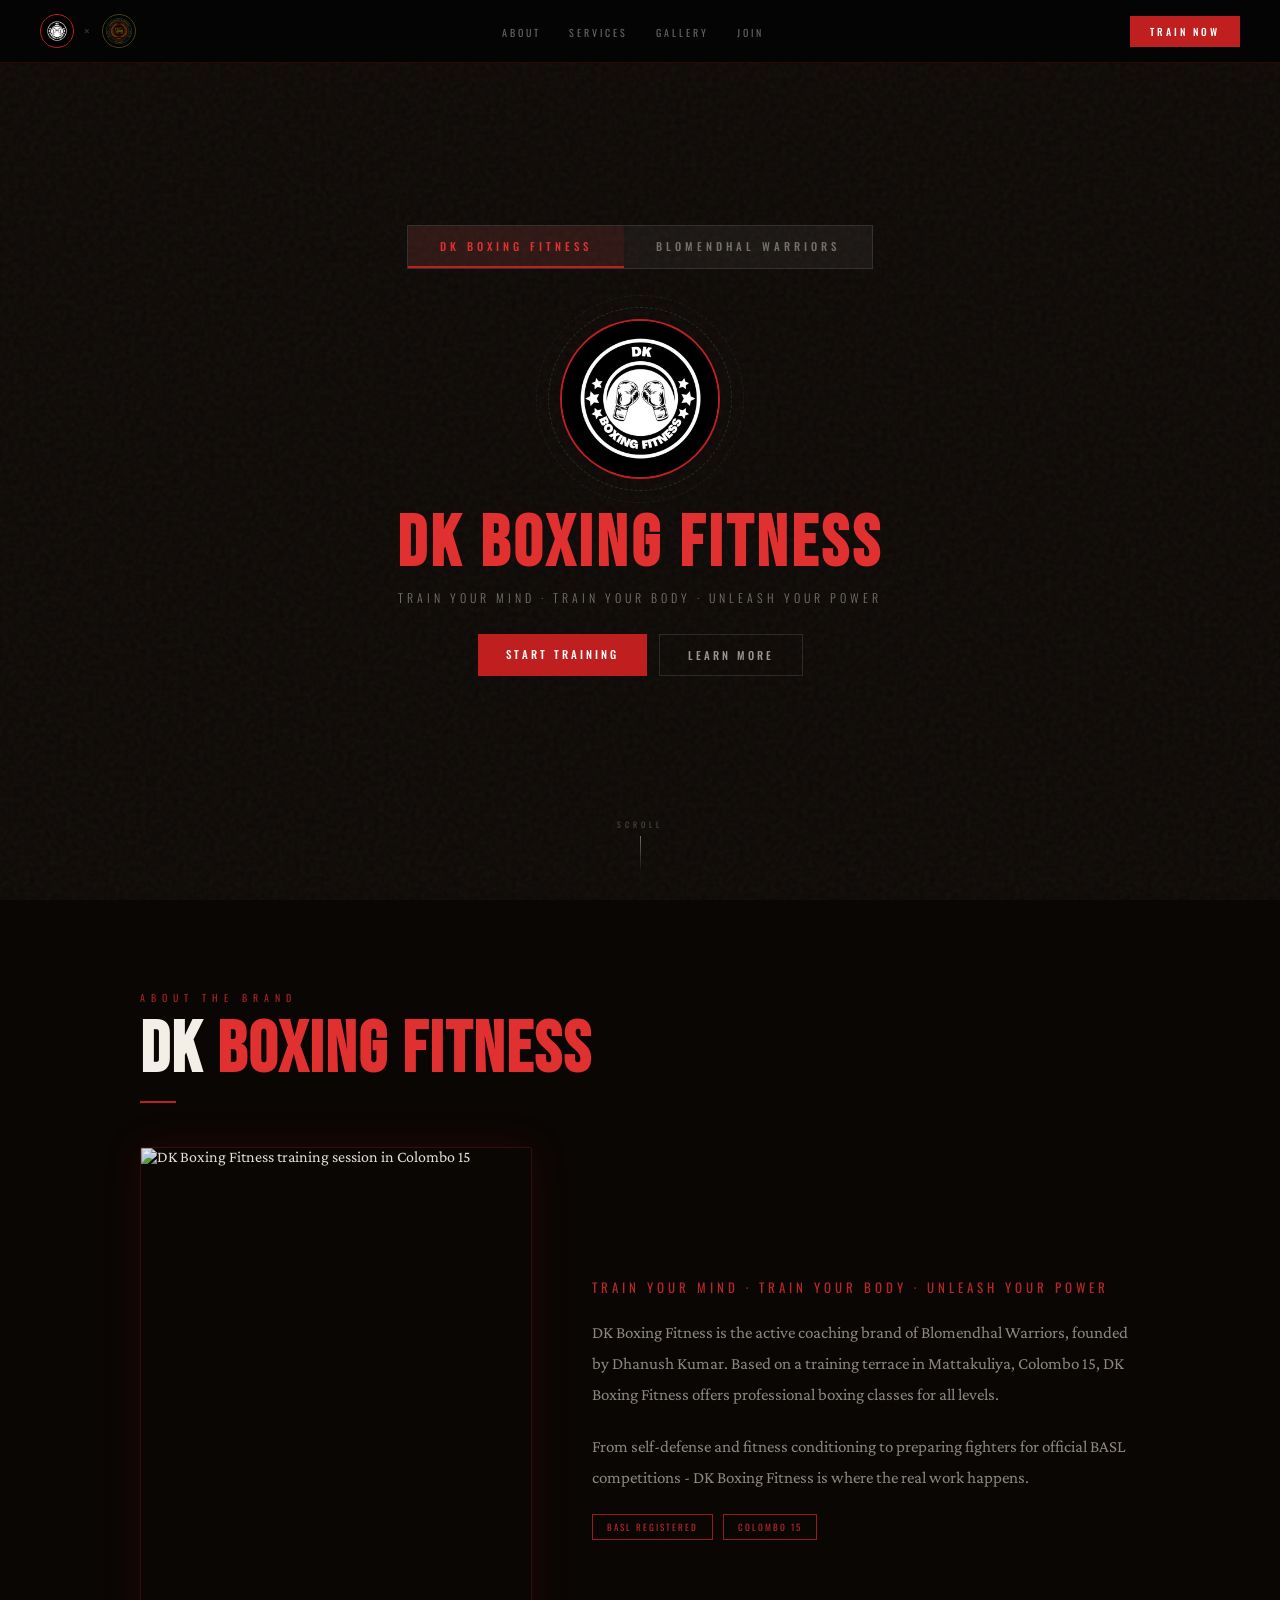
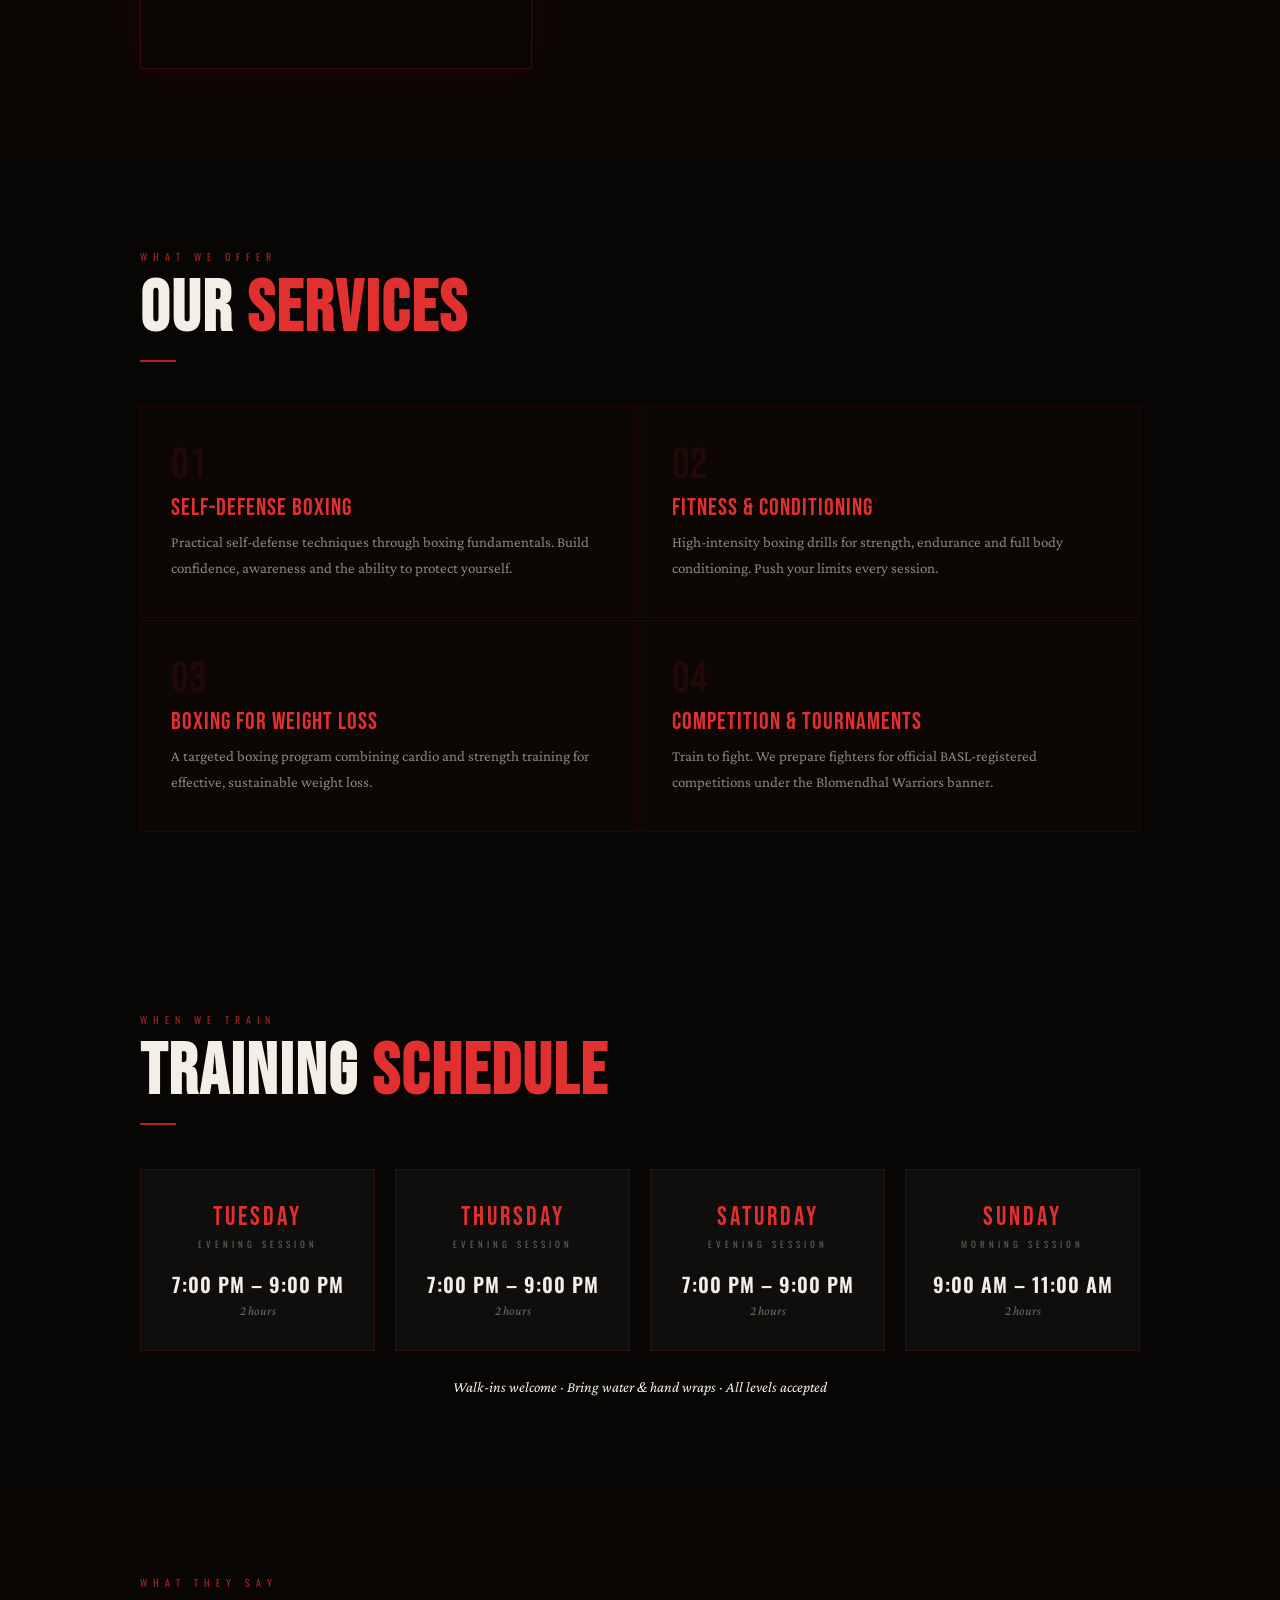
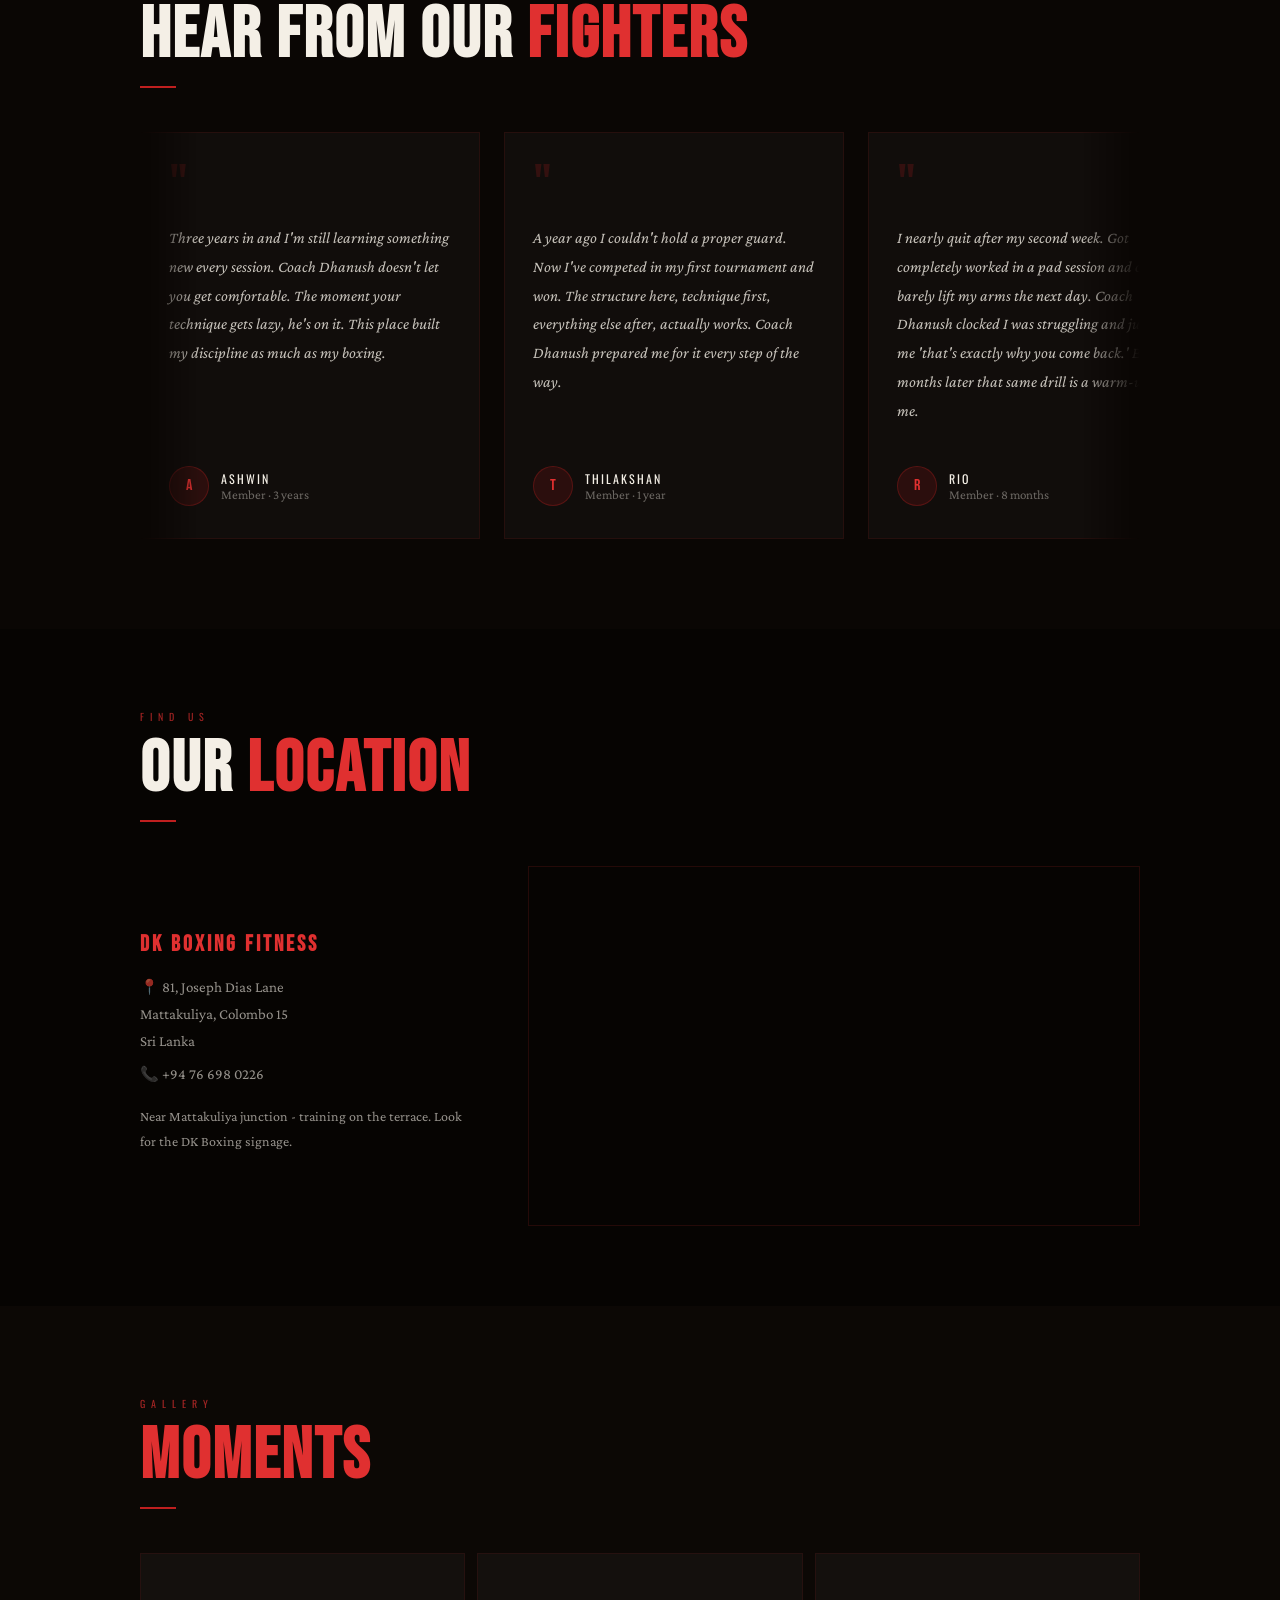
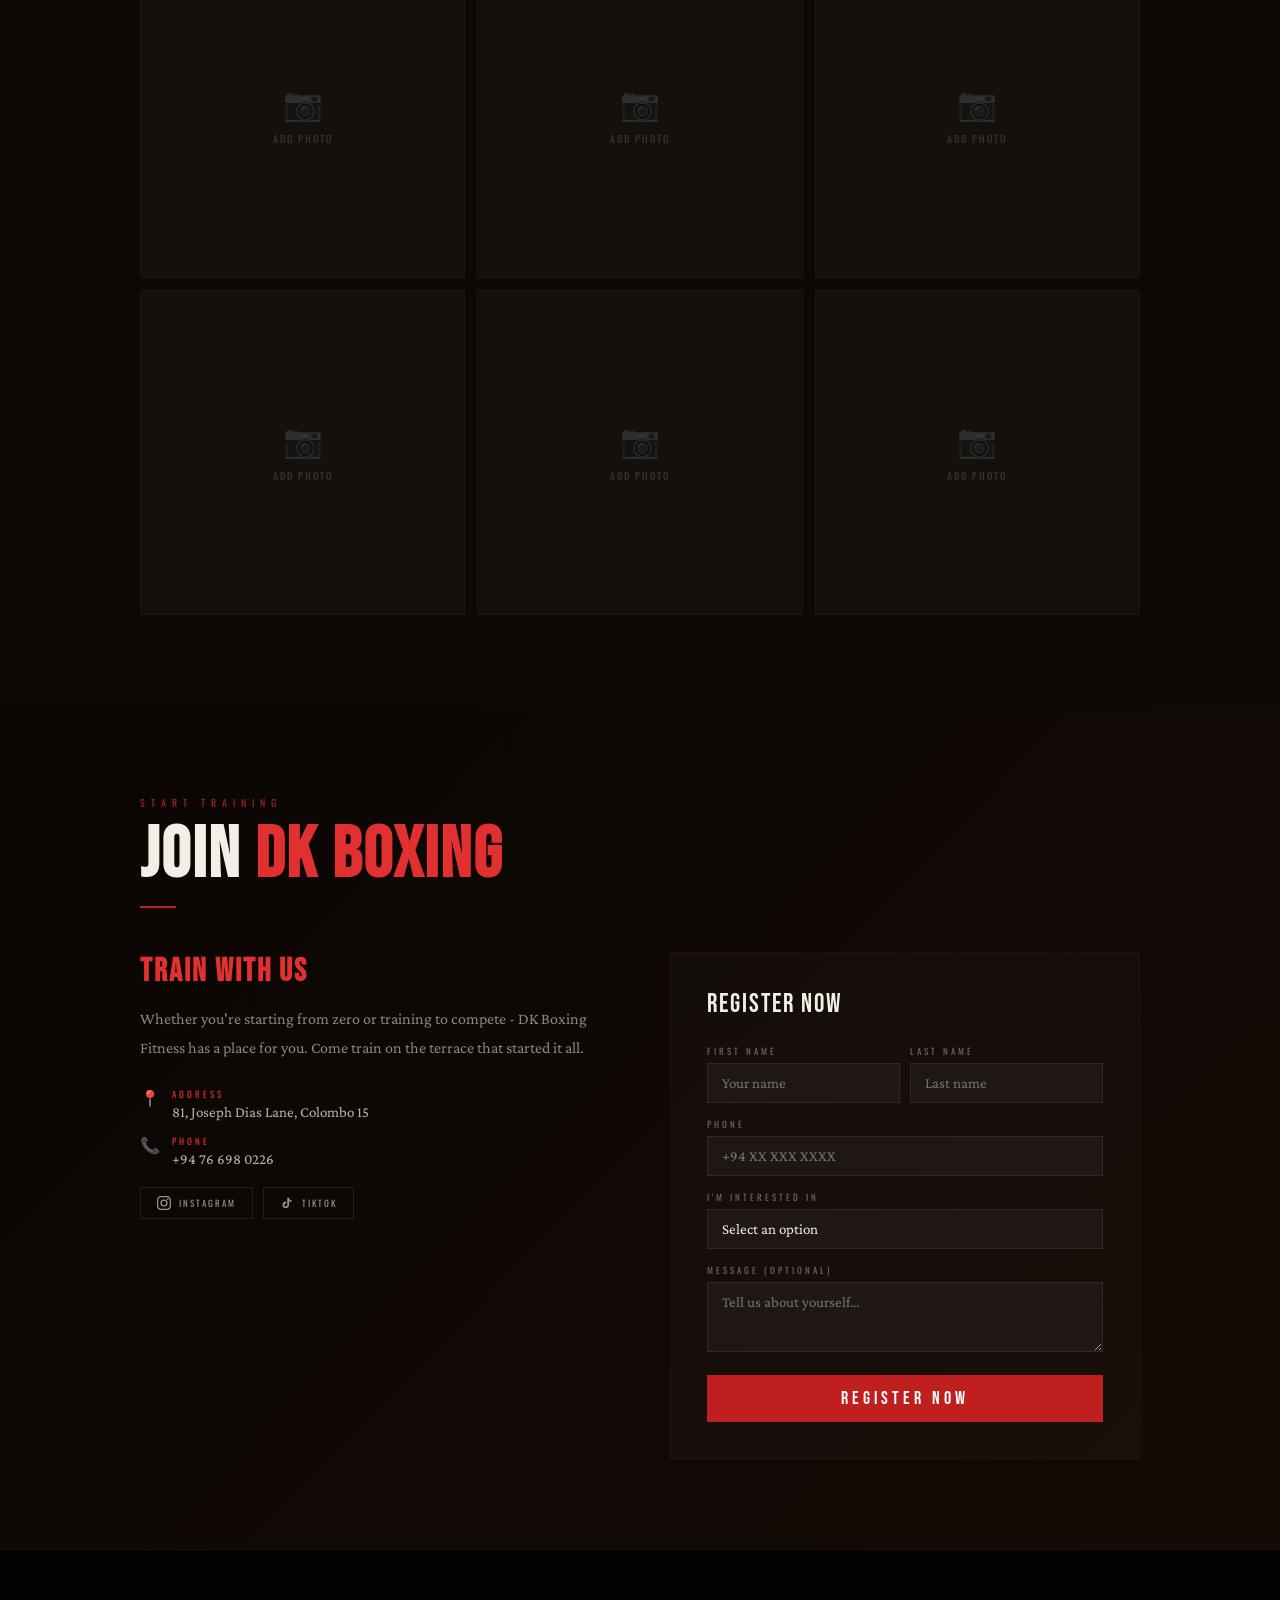
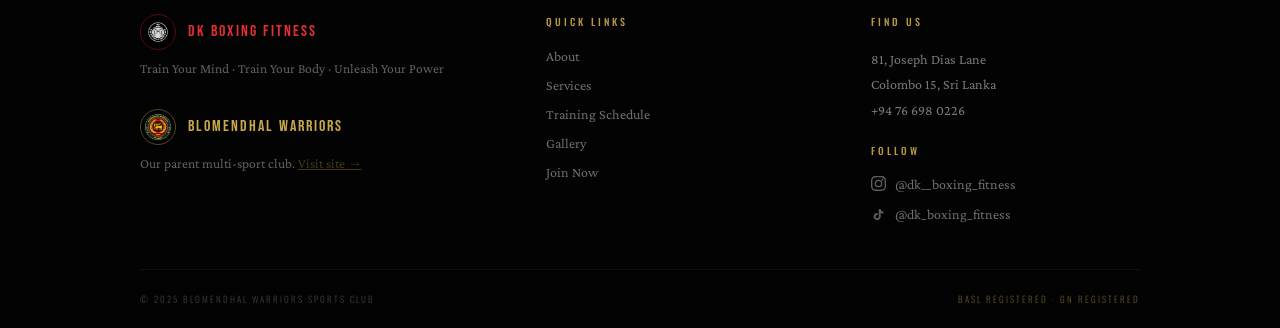
==== index.html @ de20cbeb "Rename dk-boxing-fitness.html to index.html" ====
<!DOCTYPE html>
<html lang="en">
<head>
<meta charset="UTF-8">
<meta name="viewport" content="width=device-width, initial-scale=1.0">

<!-- ═══ SEO ═══ -->
<title>DK Boxing Fitness | Boxing Classes in Colombo 15, Sri Lanka</title>
<meta name="description" content="DK Boxing Fitness offers self-defense boxing, fitness conditioning, weight-loss training and competition coaching in Mattakuliya, Colombo 15. Train Tue, Thu, Sat & Sun.">
<meta name="keywords" content="boxing Colombo, boxing gym Colombo 15, boxing classes Mattakuliya, self defense boxing Sri Lanka, DK Boxing Fitness, boxing fitness training">
<link rel="canonical" href="https://yourdomain.com/dk-boxing-fitness.html">

<!-- Open Graph -->
<meta property="og:type" content="website">
<meta property="og:title" content="DK Boxing Fitness | Boxing Classes in Colombo 15">
<meta property="og:description" content="Train Your Mind · Train Your Body · Unleash Your Power. Self-defense boxing, fitness conditioning and competition coaching in Mattakuliya, Colombo 15.">
<meta property="og:image" content="https://yourdomain.com/images/dk-og.jpg">
<meta property="og:url" content="https://yourdomain.com/dk-boxing-fitness.html">

<!-- Local business structured data -->
<script type="application/ld+json">
{
  "@context": "https://schema.org",
  "@type": "SportsActivityLocation",
  "name": "DK Boxing Fitness",
  "description": "Boxing classes covering self-defense, fitness conditioning, weight loss and competition training.",
  "address": {
    "@type": "PostalAddress",
    "streetAddress": "81, Joseph Dias Lane",
    "addressLocality": "Mattakuliya, Colombo 15",
    "addressCountry": "LK"
  },
  "telephone": "+94766980226",
  "sameAs": [
    "https://instagram.com/dk__boxing_fitness",
    "https://tiktok.com/@dk_boxing_fitness"
  ]
}
</script>

<link href="https://fonts.googleapis.com/css2?family=Bebas+Neue&family=Oswald:wght@300;400;500;600;700&family=Crimson+Pro:ital,wght@0,300;0,400;0,600;1,300;1,400&display=swap" rel="stylesheet">
<link rel="stylesheet" href="style.css">
</head>
<body class="dk-page">

<div id="scroll-progress"></div>

<!-- NAV -->
<nav id="mainNav" class="dk-nav">
  <div class="nav-logos">
    <a class="nav-logo-circle dk-circle" href="dk-boxing-fitness.html" title="DK Boxing Fitness">
      <img src="images/dk-logo.jpg" alt="DK Boxing Fitness logo">
    </a>
    <span class="nav-sep">×</span>
    <a class="nav-logo-circle bw-circle inactive" href="blomendhal-warriors.html" title="Blomendhal Warriors">
      <img src="images/bw-logo.png" alt="Blomendhal Warriors logo">
    </a>
  </div>
  <ul class="nav-links">
    <li><a href="#about">About</a></li>
    <li><a href="#services">Services</a></li>
    <li><a href="#gallery">Gallery</a></li>
    <li><a href="#join">Join</a></li>
  </ul>
  <a href="#join" class="nav-join dk-join">Train Now</a>
</nav>

<!-- HERO -->
<div class="landing" id="home">
  <div class="landing-bg dk-active"></div>
  <div class="landing-grain"></div>

  <a class="club-switch" href="blomendhal-warriors.html">
    <span class="current">DK Boxing Fitness</span>
    <span class="other">Blomendhal Warriors</span>
  </a>

  <div class="hero-logo-wrap">
    <div class="hero-logo-circle dk-style">
      <img class="hero-logo-img dk-logo" src="images/dk-logo.jpg" alt="DK Boxing Fitness">
    </div>
  </div>

  <div class="hero-text">
    <h1 class="hero-club-name dk-color">DK Boxing Fitness</h1>
    <p class="hero-tagline">Train Your Mind · Train Your Body · Unleash Your Power</p>
    <div class="hero-cta-row">
      <a href="#join" class="hero-cta primary-dk">Start Training</a>
      <a href="#about" class="hero-cta outline">Learn More</a>
    </div>
  </div>

  <div class="scroll-hint">
    <span>Scroll</span>
    <div class="scroll-line"></div>
  </div>
</div>

<!-- ABOUT -->
<section class="dk-page dk-about" id="about">
  <div class="container">
    <div class="reveal">
      <div class="sec-eyebrow">About the Brand</div>
      <h2 class="sec-title" style="color:var(--white)">DK <span style="color:var(--dk-red-light)">Boxing Fitness</span></h2>
      <div class="sec-rule"></div>
    </div>
    <div class="about-dk-inner">
      <div class="reveal-left rd1">
        <div class="about-photo-wrap dk-photo-frame">
          <img src="images/dk-about.jpg" alt="DK Boxing Fitness training session in Colombo 15">
        </div>
      </div>
      <div class="dk-about-text reveal-right rd2">
        <div class="dk-tagline">Train Your Mind · Train Your Body · Unleash Your Power</div>
        <p>DK Boxing Fitness is the active coaching brand of Blomendhal Warriors, founded by Dhanush Kumar. Based on a training terrace in Mattakuliya, Colombo 15, DK Boxing Fitness offers professional boxing classes for all levels.</p>
        <p>From self-defense and fitness conditioning to preparing fighters for official BASL competitions - DK Boxing Fitness is where the real work happens.</p>
        <div class="reg-badges" style="border-color:rgba(191,31,31,0.4)">
          <span class="reg-badge" style="border-color:var(--dk-red);color:var(--dk-red-light)">BASL Registered</span>
          <span class="reg-badge" style="border-color:var(--dk-red);color:var(--dk-red-light)">Colombo 15</span>
        </div>
      </div>
    </div>
  </div>
</section>

<!-- SERVICES -->
<section class="dk-page dk-services" id="services">
  <div class="container">
    <div class="reveal">
      <div class="sec-eyebrow">What We Offer</div>
      <h2 class="sec-title" style="color:var(--white)">Our <span style="color:var(--dk-red-light)">Services</span></h2>
      <div class="sec-rule"></div>
    </div>
    <div class="services-grid">
      <div class="service-card reveal-scale rd1">
        <div class="service-num">01</div>
        <div class="service-name">Self-Defense Boxing</div>
        <div class="service-desc">Practical self-defense techniques through boxing fundamentals. Build confidence, awareness and the ability to protect yourself.</div>
      </div>
      <div class="service-card reveal-scale rd2">
        <div class="service-num">02</div>
        <div class="service-name">Fitness & Conditioning</div>
        <div class="service-desc">High-intensity boxing drills for strength, endurance and full body conditioning. Push your limits every session.</div>
      </div>
      <div class="service-card reveal-scale rd3">
        <div class="service-num">03</div>
        <div class="service-name">Boxing for Weight Loss</div>
        <div class="service-desc">A targeted boxing program combining cardio and strength training for effective, sustainable weight loss.</div>
      </div>
      <div class="service-card reveal-scale rd4">
        <div class="service-num">04</div>
        <div class="service-name">Competition & Tournaments</div>
        <div class="service-desc">Train to fight. We prepare fighters for official BASL-registered competitions under the Blomendhal Warriors banner.</div>
      </div>
    </div>
  </div>
</section>

<!-- SCHEDULE -->
<section class="dk-page dk-schedule" id="schedule">
  <div class="container">
    <div class="reveal">
      <div class="sec-eyebrow">When We Train</div>
      <h2 class="sec-title" style="color:var(--white)">Training <span style="color:var(--dk-red-light)">Schedule</span></h2>
      <div class="sec-rule"></div>
    </div>
    <div class="schedule-grid">
      <div class="schedule-card reveal-scale rd1">
        <div class="schedule-day">Tuesday</div>
        <div class="schedule-type">Evening Session</div>
        <div class="schedule-time">7:00 PM – 9:00 PM</div>
        <div class="schedule-duration">2 hours</div>
      </div>
      <div class="schedule-card reveal-scale rd2">
        <div class="schedule-day">Thursday</div>
        <div class="schedule-type">Evening Session</div>
        <div class="schedule-time">7:00 PM – 9:00 PM</div>
        <div class="schedule-duration">2 hours</div>
      </div>
      <div class="schedule-card reveal-scale rd3">
        <div class="schedule-day">Saturday</div>
        <div class="schedule-type">Evening Session</div>
        <div class="schedule-time">7:00 PM – 9:00 PM</div>
        <div class="schedule-duration">2 hours</div>
      </div>
      <div class="schedule-card reveal-scale rd4">
        <div class="schedule-day">Sunday</div>
        <div class="schedule-type">Morning Session</div>
        <div class="schedule-time">9:00 AM – 11:00 AM</div>
        <div class="schedule-duration">2 hours</div>
      </div>
    </div>
    <div class="schedule-note reveal">Walk-ins welcome · Bring water & hand wraps · All levels accepted</div>
  </div>
</section>

<!-- TESTIMONIALS -->
<section class="dk-page dk-testimonials" id="testimonials">
  <div class="container">
    <div class="reveal">
      <div class="sec-eyebrow">What They Say</div>
      <h2 class="sec-title" style="color:var(--white)">Hear From Our <span style="color:var(--dk-red-light)">Fighters</span></h2>
      <div class="sec-rule"></div>
    </div>
    <div class="testimonials-marquee">
      <div class="testimonials-track">

        <div class="testimonial-card">
          <div class="testimonial-quote">"</div>
          <p class="testimonial-text">Three years in and I'm still learning something new every session. Coach Dhanush doesn't let you get comfortable. The moment your technique gets lazy, he's on it. This place built my discipline as much as my boxing.</p>
          <div class="testimonial-author">
            <div class="testimonial-avatar">A</div>
            <div>
              <div class="testimonial-name">Ashwin</div>
              <div class="testimonial-role">Member · 3 years</div>
            </div>
          </div>
        </div>
        <div class="testimonial-card">
          <div class="testimonial-quote">"</div>
          <p class="testimonial-text">A year ago I couldn't hold a proper guard. Now I've competed in my first tournament and won. The structure here, technique first, everything else after, actually works. Coach Dhanush prepared me for it every step of the way.</p>
          <div class="testimonial-author">
            <div class="testimonial-avatar">T</div>
            <div>
              <div class="testimonial-name">Thilakshan</div>
              <div class="testimonial-role">Member · 1 year</div>
            </div>
          </div>
        </div>
        <div class="testimonial-card">
          <div class="testimonial-quote">"</div>
          <p class="testimonial-text">I nearly quit after my second week. Got completely worked in a pad session and could barely lift my arms the next day. Coach Dhanush clocked I was struggling and just told me 'that's exactly why you come back.' Eight months later that same drill is a warm-up for me.</p>
          <div class="testimonial-author">
            <div class="testimonial-avatar">R</div>
            <div>
              <div class="testimonial-name">Rio</div>
              <div class="testimonial-role">Member · 8 months</div>
            </div>
          </div>
        </div>
        <div class="testimonial-card">
          <div class="testimonial-quote">"</div>
          <p class="testimonial-text">The first time I actually slipped a punch instead of flinching away from it, something clicked. Five months ago I didn't even know that was a skill you could learn. Small moment, but it's the one that made me realise how much I'd actually improved.</p>
          <div class="testimonial-author">
            <div class="testimonial-avatar">S</div>
            <div>
              <div class="testimonial-name">Shynthavi</div>
              <div class="testimonial-role">Member · 5 months</div>
            </div>
          </div>
        </div>
        <div class="testimonial-card">
          <div class="testimonial-quote">"</div>
          <p class="testimonial-text">Honestly the people keep me coming back as much as the training does. You sweat through a brutal session with the same five or six faces every week and you end up genuinely close. Never expected a boxing gym to feel like that.</p>
          <div class="testimonial-author">
            <div class="testimonial-avatar">P</div>
            <div>
              <div class="testimonial-name">Pragi</div>
              <div class="testimonial-role">Member · 8 months</div>
            </div>
          </div>
        </div>
        <div class="testimonial-card">
          <div class="testimonial-quote">"</div>
          <p class="testimonial-text">Down 6kg, resting heart rate dropped, and I can finally do a full round without gassing out. No gimmicks, just showing up twice a week and doing the work.</p>
          <div class="testimonial-author">
            <div class="testimonial-avatar">S</div>
            <div>
              <div class="testimonial-name">Saranga</div>
              <div class="testimonial-role">Member · 6 months</div>
            </div>
          </div>
        </div>
        <div class="testimonial-card">
          <div class="testimonial-quote">"</div>
          <p class="testimonial-text">I have zero athletic background and was terrified I'd embarrass myself. I did, several times, but Coach Dhanush never once made me feel bad about it, just kept fixing my form until it clicked. Two months in and I actually look forward to getting hit in the pads now, which is a sentence I never thought I'd say.</p>
          <div class="testimonial-author">
            <div class="testimonial-avatar">S</div>
            <div>
              <div class="testimonial-name">Shenali</div>
              <div class="testimonial-role">Member · 2 months</div>
            </div>
          </div>
        </div>

        <!-- duplicate set - required for seamless infinite loop, hidden from screen readers -->
        <div class="testimonial-card" aria-hidden="true">
          <div class="testimonial-quote">"</div>
          <p class="testimonial-text">Three years in and I'm still learning something new every session. Coach Dhanush doesn't let you get comfortable. The moment your technique gets lazy, he's on it. This place built my discipline as much as my boxing.</p>
          <div class="testimonial-author">
            <div class="testimonial-avatar">A</div>
            <div>
              <div class="testimonial-name">Ashwin</div>
              <div class="testimonial-role">Member · 3 years</div>
            </div>
          </div>
        </div>
        <div class="testimonial-card" aria-hidden="true">
          <div class="testimonial-quote">"</div>
          <p class="testimonial-text">A year ago I couldn't hold a proper guard. Now I've competed in my first tournament and won. The structure here, technique first, everything else after, actually works. Coach Dhanush prepared me for it every step of the way.</p>
          <div class="testimonial-author">
            <div class="testimonial-avatar">T</div>
            <div>
              <div class="testimonial-name">Thilakshan</div>
              <div class="testimonial-role">Member · 1 year</div>
            </div>
          </div>
        </div>
        <div class="testimonial-card" aria-hidden="true">
          <div class="testimonial-quote">"</div>
          <p class="testimonial-text">I nearly quit after my second week. Got completely worked in a pad session and could barely lift my arms the next day. Coach Dhanush clocked I was struggling and just told me 'that's exactly why you come back.' Eight months later that same drill is a warm-up for me.</p>
          <div class="testimonial-author">
            <div class="testimonial-avatar">R</div>
            <div>
              <div class="testimonial-name">Rio</div>
              <div class="testimonial-role">Member · 8 months</div>
            </div>
          </div>
        </div>
        <div class="testimonial-card" aria-hidden="true">
          <div class="testimonial-quote">"</div>
          <p class="testimonial-text">The first time I actually slipped a punch instead of flinching away from it, something clicked. Five months ago I didn't even know that was a skill you could learn. Small moment, but it's the one that made me realise how much I'd actually improved.</p>
          <div class="testimonial-author">
            <div class="testimonial-avatar">S</div>
            <div>
              <div class="testimonial-name">Shynthavi</div>
              <div class="testimonial-role">Member · 5 months</div>
            </div>
          </div>
        </div>
        <div class="testimonial-card" aria-hidden="true">
          <div class="testimonial-quote">"</div>
          <p class="testimonial-text">Honestly the people keep me coming back as much as the training does. You sweat through a brutal session with the same five or six faces every week and you end up genuinely close. Never expected a boxing gym to feel like that.</p>
          <div class="testimonial-author">
            <div class="testimonial-avatar">P</div>
            <div>
              <div class="testimonial-name">Pragi</div>
              <div class="testimonial-role">Member · 8 months</div>
            </div>
          </div>
        </div>
        <div class="testimonial-card" aria-hidden="true">
          <div class="testimonial-quote">"</div>
          <p class="testimonial-text">Down 6kg, resting heart rate dropped, and I can finally do a full round without gassing out. No gimmicks, just showing up twice a week and doing the work.</p>
          <div class="testimonial-author">
            <div class="testimonial-avatar">S</div>
            <div>
              <div class="testimonial-name">Saranga</div>
              <div class="testimonial-role">Member · 6 months</div>
            </div>
          </div>
        </div>
        <div class="testimonial-card" aria-hidden="true">
          <div class="testimonial-quote">"</div>
          <p class="testimonial-text">I have zero athletic background and was terrified I'd embarrass myself. I did, several times, but Coach Dhanush never once made me feel bad about it, just kept fixing my form until it clicked. Two months in and I actually look forward to getting hit in the pads now, which is a sentence I never thought I'd say.</p>
          <div class="testimonial-author">
            <div class="testimonial-avatar">S</div>
            <div>
              <div class="testimonial-name">Shenali</div>
              <div class="testimonial-role">Member · 2 months</div>
            </div>
          </div>
        </div>

      </div>
    </div>
  </div>
</section>

<!-- MAP -->
<section class="dk-page dk-map" id="location">
  <div class="container">
    <div class="reveal">
      <div class="sec-eyebrow">Find Us</div>
      <h2 class="sec-title" style="color:var(--white)">Our <span style="color:var(--dk-red-light)">Location</span></h2>
      <div class="sec-rule"></div>
    </div>
    <div class="map-inner">
      <div class="reveal-left rd1 map-info">
        <h4>DK Boxing Fitness</h4>
        <p>📍 81, Joseph Dias Lane<br>Mattakuliya, Colombo 15<br>Sri Lanka</p>
        <p>📞 +94 76 698 0226</p>
        <p style="margin-top:16px; font-size:14px;">Near Mattakuliya junction - training on the terrace. Look for the DK Boxing signage.</p>
      </div>
      <div class="reveal-right rd2">
        <iframe
          class="map-frame"
          src="https://maps.google.com/maps?q=81+Joseph+Dias+Lane+Colombo+15+Sri+Lanka&t=&z=16&ie=UTF8&iwloc=&output=embed"
          allowfullscreen
          loading="lazy"
          referrerpolicy="no-referrer-when-downgrade"
          title="DK Boxing Fitness location map">
        </iframe>
      </div>
    </div>
  </div>
</section>

<!-- GALLERY -->
<section class="dk-page dk-gallery" id="gallery">
  <div class="container">
    <div class="reveal">
      <div class="sec-eyebrow">Gallery</div>
      <h2 class="sec-title" style="color:var(--white)"><span style="color:var(--dk-red-light)">Moments</span></h2>
      <div class="sec-rule"></div>
    </div>
    <div class="gallery-grid">
      <div class="gallery-item reveal rd1"><div class="gallery-placeholder"><span>📷</span><p>Add Photo</p></div></div>
      <div class="gallery-item reveal rd2"><div class="gallery-placeholder"><span>📷</span><p>Add Photo</p></div></div>
      <div class="gallery-item reveal rd3"><div class="gallery-placeholder"><span>📷</span><p>Add Photo</p></div></div>
      <div class="gallery-item reveal rd1"><div class="gallery-placeholder"><span>📷</span><p>Add Photo</p></div></div>
      <div class="gallery-item reveal rd2"><div class="gallery-placeholder"><span>📷</span><p>Add Photo</p></div></div>
      <div class="gallery-item reveal rd3"><div class="gallery-placeholder"><span>📷</span><p>Add Photo</p></div></div>
    </div>
  </div>
</section>

<!-- REGISTER -->
<section class="register-section dk-reg" id="join">
  <div class="container">
    <div class="reveal">
      <div class="sec-eyebrow">Start Training</div>
      <h2 class="sec-title" style="color:var(--white)">Join <span style="color:var(--dk-red-light)">DK Boxing</span></h2>
      <div class="sec-rule"></div>
    </div>
    <div class="register-grid">
      <div class="reg-info reveal-left rd1">
        <h3>Train With Us</h3>
        <p>Whether you're starting from zero or training to compete - DK Boxing Fitness has a place for you. Come train on the terrace that started it all.</p>
        <div class="contact-row">
          <span class="c-icon">📍</span>
          <div><span class="c-label">Address</span><span class="c-value">81, Joseph Dias Lane, Colombo 15</span></div>
        </div>
        <div class="contact-row">
          <span class="c-icon">📞</span>
          <div><span class="c-label">Phone</span><span class="c-value">+94 76 698 0226</span></div>
        </div>
        <!-- <div class="contact-row">
          <span class="c-icon">📸</span>
          <div><span class="c-label">Instagram</span><span class="c-value">@dk__boxing_fitness</span></div>
        </div>
        <div class="contact-row">
          <span class="c-icon">🎵</span>
          <div><span class="c-label">TikTok</span><span class="c-value">@dk_boxing_fitness</span></div>
        </div> -->
        <div class="social-links">
          <a href="https://instagram.com/dk__boxing_fitness" target="_blank" rel="noopener" class="soc-btn">
            <svg style="width:14px;height:14px;flex-shrink:0;" viewBox="0 0 24 24" fill="currentColor" xmlns="http://www.w3.org/2000/svg"><path d="M12 2.163c3.204 0 3.584.012 4.85.07 3.252.148 4.771 1.691 4.919 4.919.058 1.265.069 1.645.069 4.849 0 3.205-.012 3.584-.069 4.849-.149 3.225-1.664 4.771-4.919 4.919-1.266.058-1.644.07-4.85.07-3.204 0-3.584-.012-4.849-.07-3.26-.149-4.771-1.699-4.919-4.92-.058-1.265-.07-1.644-.07-4.849 0-3.204.013-3.583.07-4.849.149-3.227 1.664-4.771 4.919-4.919 1.266-.057 1.645-.069 4.849-.069zM12 0C8.741 0 8.333.014 7.053.072 2.695.272.273 2.69.073 7.052.014 8.333 0 8.741 0 12c0 3.259.014 3.668.072 4.948.2 4.358 2.618 6.78 6.98 6.98C8.333 23.986 8.741 24 12 24c3.259 0 3.668-.014 4.948-.072 4.354-.2 6.782-2.618 6.979-6.98.059-1.28.073-1.689.073-4.948 0-3.259-.014-3.667-.072-4.947-.196-4.354-2.617-6.78-6.979-6.98C15.668.014 15.259 0 12 0zm0 5.838a6.162 6.162 0 100 12.324 6.162 6.162 0 000-12.324zM12 16a4 4 0 110-8 4 4 0 010 8zm6.406-11.845a1.44 1.44 0 100 2.881 1.44 1.44 0 000-2.881z"></path></svg>
            Instagram
          </a>
          <a href="https://tiktok.com/@dk_boxing_fitness" target="_blank" rel="noopener" class="soc-btn">
            <svg style="width:14px;height:14px;flex-shrink:0;" viewBox="0 0 24 24" fill="currentColor" xmlns="http://www.w3.org/2000/svg"><path d="M16.6 5.82s.51.5 0 0A4.278 4.278 0 0115.54 3h-3.09v12.4a2.592 2.592 0 01-2.59 2.5c-1.42 0-2.6-1.16-2.6-2.6 0-1.72 1.66-3.01 3.37-2.48V9.66c-3.45-.46-6.47 2.22-6.47 5.64 0 3.33 2.76 5.7 5.69 5.7 3.14 0 5.69-2.55 5.69-5.7V9.01a7.35 7.35 0 004.3 1.38V7.3s-1.88.09-3.24-1.48z"></path></svg>
            TikTok
          </a>
        </div>
      </div>
      <div class="reg-form reveal-right rd2">
        <div class="form-title">Register Now</div>
        <div id="dkFormInner">
          <div class="form-row">
            <div class="form-group"><label class="form-label">First Name</label><input type="text" class="form-input" id="dkFirst" placeholder="Your name"></div>
            <div class="form-group"><label class="form-label">Last Name</label><input type="text" class="form-input" id="dkLast" placeholder="Last name"></div>
          </div>
          <div class="form-group"><label class="form-label">Phone</label><input type="tel" class="form-input" id="dkPhone" placeholder="+94 XX XXX XXXX"></div>
          <div class="form-group">
            <label class="form-label">I'm interested in</label>
            <select class="form-select" id="dkInterest">
              <option value="">Select an option</option>
              <option>Self-Defense Boxing</option>
              <option>Fitness & Conditioning</option>
              <option>Boxing for Weight Loss</option>
              <option>Competition & Tournaments</option>
            </select>
          </div>
          <div class="form-group"><label class="form-label">Message (Optional)</label><textarea class="form-textarea" id="dkMsg" placeholder="Tell us about yourself..."></textarea></div>
          <button class="form-btn" onclick="submitDK()">Register Now</button>
        </div>
        <div class="form-done" id="dkDone">
          <h4>Welcome, Fighter! 🥊</h4>
          <p>We'll be in touch soon. Follow @dk__boxing_fitness on Instagram for training updates.</p>
        </div>
      </div>
    </div>
  </div>
</section>

<!-- FOOTER -->
<footer>
  <div class="container">
    <div class="footer-inner">
      <div class="footer-col footer-brands">
        <div>
          <div class="footer-club">
            <div class="footer-logo-circ dk-circ"><img src="images/dk-logo.jpg" alt="DK"></div>
            <span class="footer-club-name" style="color:var(--dk-red-light)">DK Boxing Fitness</span>
          </div>
          <p class="footer-p">Train Your Mind · Train Your Body · Unleash Your Power</p>
        </div>
        <div>
          <div class="footer-club">
            <div class="footer-logo-circ bw-circ"><img src="images/bw-logo.png" alt="BW"></div>
            <span class="footer-club-name" style="color:var(--bw-gold)">Blomendhal Warriors</span>
          </div>
          <p class="footer-p">Our parent multi-sport club. <a href="blomendhal-warriors.html" style="color:var(--bw-gold);opacity:0.8;">Visit site →</a></p>
        </div>
      </div>
      <div class="footer-col">
        <div class="footer-head">Quick Links</div>
        <ul class="footer-links">
          <li><a href="#about">About</a></li>
          <li><a href="#services">Services</a></li>
          <li><a href="#schedule">Training Schedule</a></li>
          <li><a href="#gallery">Gallery</a></li>
          <li><a href="#join">Join Now</a></li>
        </ul>
      </div>
      <div class="footer-col">
        <div class="footer-head">Find Us</div>
        <p class="footer-contact-line">81, Joseph Dias Lane<br>Colombo 15, Sri Lanka<br>+94 76 698 0226</p>
        <div class="footer-head">Follow</div>
        <ul class="footer-links">
          <li><a class="foot-soc" href="https://instagram.com/dk__boxing_fitness" target="_blank" rel="noopener">
            <svg style="width:15px;height:15px;flex-shrink:0;opacity:0.85;" viewBox="0 0 24 24" fill="currentColor" xmlns="http://www.w3.org/2000/svg"><path d="M12 2.163c3.204 0 3.584.012 4.85.07 3.252.148 4.771 1.691 4.919 4.919.058 1.265.069 1.645.069 4.849 0 3.205-.012 3.584-.069 4.849-.149 3.225-1.664 4.771-4.919 4.919-1.266.058-1.644.07-4.85.07-3.204 0-3.584-.012-4.849-.07-3.26-.149-4.771-1.699-4.919-4.92-.058-1.265-.07-1.644-.07-4.849 0-3.204.013-3.583.07-4.849.149-3.227 1.664-4.771 4.919-4.919 1.266-.057 1.645-.069 4.849-.069zM12 0C8.741 0 8.333.014 7.053.072 2.695.272.273 2.69.073 7.052.014 8.333 0 8.741 0 12c0 3.259.014 3.668.072 4.948.2 4.358 2.618 6.78 6.98 6.98C8.333 23.986 8.741 24 12 24c3.259 0 3.668-.014 4.948-.072 4.354-.2 6.782-2.618 6.979-6.98.059-1.28.073-1.689.073-4.948 0-3.259-.014-3.667-.072-4.947-.196-4.354-2.617-6.78-6.979-6.98C15.668.014 15.259 0 12 0zm0 5.838a6.162 6.162 0 100 12.324 6.162 6.162 0 000-12.324zM12 16a4 4 0 110-8 4 4 0 010 8zm6.406-11.845a1.44 1.44 0 100 2.881 1.44 1.44 0 000-2.881z"></path></svg>
            @dk__boxing_fitness
          </a></li>
          <li><a class="foot-soc" href="https://tiktok.com/@dk_boxing_fitness" target="_blank" rel="noopener">
            <svg style="width:15px;height:15px;flex-shrink:0;opacity:0.85;" viewBox="0 0 24 24" fill="currentColor" xmlns="http://www.w3.org/2000/svg"><path d="M16.6 5.82s.51.5 0 0A4.278 4.278 0 0115.54 3h-3.09v12.4a2.592 2.592 0 01-2.59 2.5c-1.42 0-2.6-1.16-2.6-2.6 0-1.72 1.66-3.01 3.37-2.48V9.66c-3.45-.46-6.47 2.22-6.47 5.64 0 3.33 2.76 5.7 5.69 5.7 3.14 0 5.69-2.55 5.69-5.7V9.01a7.35 7.35 0 004.3 1.38V7.3s-1.88.09-3.24-1.48z"></path></svg>
            @dk_boxing_fitness
          </a></li>
        </ul>
      </div>
    </div>
    <div class="footer-bottom">
      <span class="footer-copy">© 2025 Blomendhal Warriors Sports Club</span>
      <span class="footer-reg">BASL Registered · GN Registered</span>
    </div>
  </div>
</footer>

<a class="wa-float" href="https://wa.me/94766980226" target="_blank" rel="noopener" aria-label="Chat on WhatsApp">
  <svg viewBox="0 0 32 32" xmlns="http://www.w3.org/2000/svg">
    <path d="M16 0C7.164 0 0 7.163 0 16c0 2.824.736 5.476 2.027 7.784L0 32l8.467-2.003A15.938 15.938 0 0016 32c8.836 0 16-7.163 16-16S24.836 0 16 0zm0 29.333a13.28 13.28 0 01-6.773-1.856l-.486-.289-5.025 1.188 1.21-4.896-.317-.5A13.264 13.264 0 012.667 16C2.667 8.636 8.636 2.667 16 2.667S29.333 8.636 29.333 16 23.364 29.333 16 29.333zm7.273-9.961c-.398-.2-2.355-1.162-2.72-1.295-.365-.133-.63-.2-.896.2-.265.398-1.029 1.295-1.261 1.562-.232.265-.465.298-.863.1-.398-.2-1.681-.619-3.201-1.973-1.183-1.054-1.981-2.354-2.213-2.752-.232-.398-.025-.614.174-.812.179-.178.398-.465.597-.697.2-.232.265-.398.398-.664.133-.265.066-.497-.033-.697-.1-.2-.896-2.16-1.228-2.957-.323-.775-.651-.67-.896-.682l-.764-.013c-.265 0-.697.1-1.062.497-.365.398-1.394 1.362-1.394 3.321s1.427 3.853 1.626 4.118c.2.265 2.807 4.287 6.803 6.012.951.41 1.692.655 2.27.839.954.303 1.822.26 2.508.158.765-.114 2.355-.963 2.688-1.893.333-.93.333-1.727.232-1.893-.099-.166-.364-.265-.762-.465z"/>
  </svg>
</a>

<script>
// Scroll reveal
const obs = new IntersectionObserver((entries) => {
  entries.forEach(e => { if (e.isIntersecting) e.target.classList.add("visible"); });
}, { threshold: 0.12, rootMargin: "0px 0px -40px 0px" });
document.querySelectorAll(".reveal, .reveal-left, .reveal-right, .reveal-scale").forEach(el => obs.observe(el));

// Scroll progress + nav compact + WA button entrance
const progressBar = document.getElementById("scroll-progress");
const mainNav = document.getElementById("mainNav");
const waBtn = document.querySelector(".wa-float");
const heroHeight = document.querySelector(".landing") ? document.querySelector(".landing").offsetHeight : 500;

window.addEventListener("scroll", () => {
  const scrollTop = window.scrollY;
  const docHeight = document.documentElement.scrollHeight - window.innerHeight;
  progressBar.style.width = (scrollTop / docHeight * 100) + "%";
  mainNav.classList.toggle("scrolled", scrollTop > 60);
  if (waBtn) waBtn.classList.toggle("wa-visible", scrollTop > heroHeight * 0.4);
}, { passive: true });

// Form
function submitDK() {
  const f = document.getElementById("dkFirst").value.trim();
  const l = document.getElementById("dkLast").value.trim();
  const p = document.getElementById("dkPhone").value.trim();
  const i = document.getElementById("dkInterest").value;
  const m = document.getElementById("dkMsg").value.trim();
  if (!f || !p || !i) { alert("Please fill in name, phone and interest."); return; }
  const msg = `*New Registration – DK Boxing Fitness*\n\n*Name:* ${f} ${l}\n*Phone:* ${p}\n*Interest:* ${i}${m ? "\n*Message:* " + m : ""}`;
  document.getElementById("dkFormInner").style.display = "none";
  document.getElementById("dkDone").classList.add("show");
  window.open("https://wa.me/94766980226?text=" + encodeURIComponent(msg), "_blank");
}
</script>

</body>
</html>
---- style.css ----
*, *::before, *::after { margin:0; padding:0; box-sizing:border-box; }

:root {
  --bw-dark: #06101e;
  --bw-mid: #0d1e38;
  --bw-gold: #c9a84c;
  --bw-gold-light: #e8c96a;
  --bw-maroon: #6e1616;
  --bw-accent: #1a3a6e;

  --dk-dark: #0c0805;
  --dk-mid: #180e08;
  --dk-red: #bf1f1f;
  --dk-red-light: #e03030;
  --dk-orange: #cc4400;

  --white: #f4efe6;
  --white-dim: rgba(244,239,230,0.55);
  --white-ghost: rgba(244,239,230,0.1);
}

html { scroll-behavior: smooth; }
body { font-family: "Crimson Pro", serif; background: #080808; color: var(--white); overflow-x: hidden; }

/* ════════════════════════
   NAV
════════════════════════ */
nav {
  position: fixed;
  top: 0; left: 0; right: 0;
  z-index: 200;
  display: flex;
  align-items: center;
  justify-content: space-between;
  padding: 14px 40px;
  background: rgba(4,4,4,0.88);
  backdrop-filter: blur(14px);
  border-bottom: 1px solid rgba(255,255,255,0.05);
  transition: padding 0.3s ease, border-color 0.5s, box-shadow 0.3s;
}

nav.bw-nav { border-bottom-color: rgba(201,168,76,0.2); }
nav.dk-nav { border-bottom-color: rgba(191,31,31,0.2); }
nav.scrolled { padding-top: 8px; padding-bottom: 8px; box-shadow: 0 4px 24px rgba(0,0,0,0.5); }

.nav-logos { display: flex; align-items: center; gap: 10px; }

.nav-logo-circle {
  width: 34px;
  height: 34px;
  border-radius: 50%;
  border: 1.5px solid;
  display: flex;
  align-items: center;
  justify-content: center;
  overflow: hidden;
  cursor: pointer;
  transition: border-color 0.3s, box-shadow 0.3s, opacity 0.3s;
  text-decoration: none;
}

.nav-logo-circle img { width: 28px; height: 28px; object-fit: contain; }
.nav-logo-circle.bw-circle { border-color: var(--bw-gold); }
.nav-logo-circle.dk-circle { border-color: var(--dk-red); }
.nav-logo-circle.inactive { opacity: 0.35; }
.nav-logo-circle:hover { opacity: 1 !important; }

.nav-sep {
  font-family: "Bebas Neue", sans-serif;
  font-size: 14px;
  opacity: 0.2;
  letter-spacing: 2px;
}

.nav-links { display: flex; gap: 28px; list-style: none; }

.nav-links a {
  font-family: "Oswald", sans-serif;
  font-size: 10px;
  letter-spacing: 3px;
  text-transform: uppercase;
  color: var(--white);
  text-decoration: none;
  opacity: 0.4;
  transition: opacity 0.3s;
  font-weight: 400;
}

.nav-links a:hover { opacity: 1; }

.nav-join {
  font-family: "Oswald", sans-serif;
  font-size: 10px;
  letter-spacing: 3px;
  text-transform: uppercase;
  padding: 8px 20px;
  color: white;
  text-decoration: none;
  font-weight: 500;
  transition: background 0.3s;
}

.nav-join.bw-join { background: var(--bw-gold); color: var(--bw-dark); }
.nav-join.bw-join:hover { background: var(--bw-gold-light); }
.nav-join.dk-join { background: var(--dk-red); }
.nav-join.dk-join:hover { background: var(--dk-red-light); }

/* ════════════════════════
   LANDING HERO (per-page, static — no JS toggle)
════════════════════════ */
.landing {
  height: 100vh;
  min-height: 620px;
  position: relative;
  overflow: hidden;
  display: flex;
  flex-direction: column;
  align-items: center;
  justify-content: center;
}

.landing-bg {
  position: absolute;
  inset: 0;
  z-index: 0;
}

.landing-bg.bw-active {
  background-image:
    linear-gradient(to bottom, rgba(6,16,30,0.55) 0%, rgba(6,16,30,0.72) 100%),
    radial-gradient(ellipse at 25% 50%, rgba(201,168,76,0.18) 0%, transparent 55%),
    radial-gradient(ellipse at 75% 80%, rgba(110,22,22,0.2) 0%, transparent 50%),
    #06101e;
  background-size: cover;
  background-position: center;
}

.landing-bg.dk-active {
  background-image:
    linear-gradient(to bottom, rgba(10,6,4,0.55) 0%, rgba(10,6,4,0.72) 100%),
    radial-gradient(ellipse at 75% 50%, rgba(191,31,31,0.22) 0%, transparent 55%),
    radial-gradient(ellipse at 25% 80%, rgba(204,68,0,0.12) 0%, transparent 50%),
    #0c0805;
  background-size: cover;
  background-position: center;
}

.landing-grain {
  position: absolute;
  inset: 0;
  background-image: url("data:image/svg+xml,%3Csvg viewBox='0 0 200 200' xmlns='http://www.w3.org/2000/svg'%3E%3Cfilter id='n'%3E%3CfeTurbulence type='fractalNoise' baseFrequency='0.85' numOctaves='4' stitchTiles='stitch'/%3E%3C/filter%3E%3Crect width='100%25' height='100%25' filter='url(%23n)' opacity='0.05'/%3E%3C/svg%3E");
  pointer-events: none;
  z-index: 1;
}

/* Cross-club switcher pill (replaces old JS toggle — now a real link) */
.club-switch {
  position: relative;
  z-index: 10;
  margin-bottom: 50px;
  display: inline-flex;
  background: rgba(255,255,255,0.05);
  border: 1px solid rgba(255,255,255,0.1);
  overflow: hidden;
  text-decoration: none;
}

.club-switch span {
  font-family: "Oswald", sans-serif;
  font-size: 11px;
  letter-spacing: 4px;
  text-transform: uppercase;
  padding: 12px 32px;
  font-weight: 500;
  white-space: nowrap;
  transition: opacity 0.3s, background 0.3s;
}

.club-switch .current {
  opacity: 1;
}
.bw-page .club-switch .current { color: var(--bw-gold); background: rgba(201,168,76,0.12); border-bottom: 2px solid var(--bw-gold); }
.dk-page .club-switch .current { color: var(--dk-red-light); background: rgba(191,31,31,0.12); border-bottom: 2px solid var(--dk-red); }

.club-switch .other {
  opacity: 0.4;
  color: var(--white);
}
.club-switch:hover .other { opacity: 0.75; }

@keyframes float {
  0%, 100% { transform: translateY(0px); }
  50%       { transform: translateY(-14px); }
}

@keyframes glow-pulse-bw {
  0%, 100% { box-shadow: 0 0 40px rgba(201,168,76,0.25), 0 0 80px rgba(201,168,76,0.1); }
  50%       { box-shadow: 0 0 60px rgba(201,168,76,0.5), 0 0 120px rgba(201,168,76,0.2); }
}

@keyframes glow-pulse-dk {
  0%, 100% { box-shadow: 0 0 40px rgba(191,31,31,0.3), 0 0 80px rgba(191,31,31,0.12); }
  50%       { box-shadow: 0 0 65px rgba(191,31,31,0.6), 0 0 130px rgba(191,31,31,0.25); }
}

@keyframes spin-ring {
  from { transform: rotate(0deg); }
  to   { transform: rotate(360deg); }
}

.hero-logo-wrap {
  position: relative;
  z-index: 10;
  margin-bottom: 30px;
  animation: float 4s ease-in-out infinite;
}

.hero-logo-wrap::before {
  content: "";
  position: absolute;
  inset: -12px;
  border-radius: 50%;
  border: 1.5px dashed rgba(255,255,255,0.12);
  animation: spin-ring 12s linear infinite;
  pointer-events: none;
}

.hero-logo-wrap::after {
  content: "";
  position: absolute;
  inset: -24px;
  border-radius: 50%;
  border: 1px dashed rgba(255,255,255,0.06);
  animation: spin-ring 20s linear infinite reverse;
  pointer-events: none;
}

.hero-logo-circle {
  width: 160px;
  height: 160px;
  border-radius: 50%;
  display: flex;
  align-items: center;
  justify-content: center;
  position: relative;
  border: 2px solid;
  overflow: hidden;
}

.hero-logo-circle.bw-style {
  border-color: var(--bw-gold);
  background: radial-gradient(circle, rgba(201,168,76,0.08), transparent);
  animation: glow-pulse-bw 3s ease-in-out infinite;
}

.hero-logo-circle.dk-style {
  border-color: var(--dk-red);
  background: #000;
  animation: glow-pulse-dk 3s ease-in-out infinite;
}

.hero-logo-img {
  width: 130px;
  height: 130px;
  object-fit: contain;
}

.hero-logo-img.dk-logo {
  width: 175px;
  height: 175px;
}

.hero-text {
  position: relative;
  z-index: 10;
  text-align: center;
}

.hero-club-name {
  font-family: "Bebas Neue", sans-serif;
  font-size: clamp(36px, 6vw, 72px);
  letter-spacing: 4px;
  line-height: 1;
  margin-bottom: 8px;
}

.hero-club-name.bw-color { color: var(--bw-gold); }
.hero-club-name.dk-color { color: var(--dk-red-light); }

.hero-tagline {
  font-family: "Oswald", sans-serif;
  font-size: 12px;
  letter-spacing: 4px;
  text-transform: uppercase;
  opacity: 0.45;
  font-weight: 300;
  margin-bottom: 28px;
}

.hero-cta-row {
  display: flex;
  gap: 12px;
  justify-content: center;
  flex-wrap: wrap;
}

.hero-cta {
  font-family: "Oswald", sans-serif;
  font-size: 11px;
  letter-spacing: 3px;
  text-transform: uppercase;
  padding: 12px 28px;
  text-decoration: none;
  font-weight: 500;
  transition: all 0.3s;
  cursor: pointer;
  border: none;
}

.hero-cta.primary-bw { background: var(--bw-gold); color: var(--bw-dark); }
.hero-cta.primary-bw:hover { background: var(--bw-gold-light); }
.hero-cta.primary-dk { background: var(--dk-red); color: white; }
.hero-cta.primary-dk:hover { background: var(--dk-red-light); }

.hero-cta.outline {
  background: transparent;
  border: 1px solid rgba(255,255,255,0.2);
  color: var(--white);
  opacity: 0.6;
}
.hero-cta.outline:hover { opacity: 1; border-color: rgba(255,255,255,0.5); }

.scroll-hint {
  position: absolute;
  bottom: 28px;
  left: 50%;
  transform: translateX(-50%);
  z-index: 10;
  display: flex;
  flex-direction: column;
  align-items: center;
  gap: 6px;
  animation: bob 2.5s ease infinite;
}

.scroll-hint span {
  font-family: "Oswald", sans-serif;
  font-size: 8px;
  letter-spacing: 4px;
  text-transform: uppercase;
  opacity: 0.25;
}

.scroll-line {
  width: 1px;
  height: 36px;
  background: linear-gradient(to bottom, rgba(255,255,255,0.4), transparent);
}

@keyframes bob {
  0%,100% { transform: translateX(-50%) translateY(0); }
  50% { transform: translateX(-50%) translateY(5px); }
}

/* ════════════════════════
   COMMON SECTION STYLES
════════════════════════ */
section { padding: 90px 0; position: relative; overflow: hidden; }

.container { max-width: 1080px; margin: 0 auto; padding: 0 40px; }

.sec-eyebrow {
  font-family: "Oswald", sans-serif;
  font-size: 10px;
  letter-spacing: 6px;
  text-transform: uppercase;
  margin-bottom: 10px;
  font-weight: 400;
  opacity: 0.7;
}

.sec-title {
  font-family: "Bebas Neue", sans-serif;
  font-size: clamp(44px, 6vw, 72px);
  letter-spacing: 2px;
  line-height: 1;
  margin-bottom: 14px;
}

.sec-rule { width: 36px; height: 2px; margin-bottom: 44px; }

/* ════════════════════════
   BW PAGE STYLES
════════════════════════ */
.bw-page { background: var(--bw-dark); }
.bw-about { background: #070f1c; }
.bw-sports { background: var(--bw-dark); }

.bw-page .sec-eyebrow { color: var(--bw-gold); }
.bw-page .sec-rule { background: var(--bw-gold); }

.about-bw-inner {
  display: grid;
  grid-template-columns: 1fr 1.4fr;
  gap: 60px;
  align-items: center;
  margin-top: 20px;
}

.bw-about-text p {
  font-size: 17px;
  line-height: 1.85;
  color: var(--white-dim);
  margin-bottom: 20px;
}

.reg-badges {
  display: flex;
  gap: 10px;
  flex-wrap: wrap;
  margin-top: 10px;
}

.reg-badge {
  font-family: "Oswald", sans-serif;
  font-size: 9px;
  letter-spacing: 2px;
  text-transform: uppercase;
  padding: 5px 14px;
  border: 1px solid var(--bw-gold);
  color: var(--bw-gold);
  font-weight: 400;
  opacity: 0.8;
}

.sports-grid {
  display: grid;
  grid-template-columns: repeat(3, 1fr);
  gap: 2px;
  margin-top: 20px;
}

.sport-card {
  padding: 32px 28px;
  border: 1px solid rgba(201,168,76,0.1);
  background: rgba(201,168,76,0.02);
  position: relative;
  overflow: hidden;
  transition: border-color 0.35s, background 0.35s;
}

.sport-card:hover {
  border-color: rgba(201,168,76,0.3);
  background: rgba(201,168,76,0.05);
}

.sport-card.featured {
  border-color: rgba(201,168,76,0.25);
  background: rgba(201,168,76,0.04);
}

.sport-card.featured::after {
  content: "ACTIVE";
  position: absolute;
  top: 12px; right: 12px;
  font-family: "Oswald", sans-serif;
  font-size: 8px;
  letter-spacing: 2px;
  padding: 3px 8px;
  background: var(--dk-red);
  color: white;
}

.sport-icon { font-size: 32px; margin-bottom: 12px; display: block; }

.sport-name {
  font-family: "Bebas Neue", sans-serif;
  font-size: 22px;
  letter-spacing: 1px;
  color: var(--white);
  margin-bottom: 6px;
}

.sport-card.featured .sport-name { color: var(--bw-gold-light); }

.sport-desc {
  font-size: 14px;
  color: var(--white-dim);
  line-height: 1.65;
  opacity: 0.8;
}

.bw-contact { background: linear-gradient(135deg, #0a1828, #06101e); }

/* ════════════════════════
   DK PAGE STYLES
════════════════════════ */
.dk-page { background: var(--dk-dark); }
.dk-about { background: #0a0604; }

.dk-page .sec-eyebrow { color: var(--dk-red-light); }
.dk-page .sec-rule { background: var(--dk-red); }

.about-dk-inner {
  display: grid;
  grid-template-columns: 1fr 1.4fr;
  gap: 60px;
  align-items: center;
  margin-top: 20px;
}

.dk-about-text p {
  font-size: 17px;
  line-height: 1.85;
  color: var(--white-dim);
  margin-bottom: 20px;
}

.dk-tagline {
  font-family: "Oswald", sans-serif;
  font-size: 13px;
  letter-spacing: 4px;
  text-transform: uppercase;
  color: var(--dk-red-light);
  opacity: 0.8;
  margin-bottom: 20px;
}

.dk-services { background: #080604; }

.services-grid {
  display: grid;
  grid-template-columns: repeat(2, 1fr);
  gap: 2px;
  margin-top: 20px;
}

.service-card {
  padding: 36px 30px;
  border: 1px solid rgba(191,31,31,0.1);
  background: rgba(191,31,31,0.02);
  position: relative;
  overflow: hidden;
  transition: border-color 0.35s, background 0.35s;
}

.service-card:hover {
  border-color: rgba(191,31,31,0.3);
  background: rgba(191,31,31,0.06);
}

.service-card::before {
  content: "";
  position: absolute;
  left: 0; top: 0; bottom: 0;
  width: 2px;
  background: var(--dk-red);
  transform: scaleY(0);
  transform-origin: bottom;
  transition: transform 0.4s ease;
}

.service-card:hover::before { transform: scaleY(1); }

.service-num {
  font-family: "Bebas Neue", sans-serif;
  font-size: 44px;
  color: rgba(191,31,31,0.12);
  line-height: 1;
  margin-bottom: 6px;
}

.service-name {
  font-family: "Bebas Neue", sans-serif;
  font-size: 24px;
  letter-spacing: 1px;
  color: var(--dk-red-light);
  margin-bottom: 8px;
}

.service-desc {
  font-size: 15px;
  color: var(--white-dim);
  line-height: 1.7;
}

/* ── TRAINING SCHEDULE ── */
.dk-schedule { background: #080604; }
.schedule-grid { display: grid; grid-template-columns: repeat(4,1fr); gap: 20px; margin-top: 40px; }
.schedule-card {
  background: rgba(255,255,255,0.03); border: 1px solid rgba(191,31,31,0.15);
  padding: 32px 20px; text-align: center; position: relative; overflow: hidden;
  transition: border-color 0.3s, background 0.3s;
}
.schedule-card::before {
  content: ""; position: absolute; top: 0; left: 0; right: 0; height: 3px;
  background: var(--dk-red); transform: scaleX(0); transition: transform 0.3s ease;
}
.schedule-card:hover { border-color: rgba(191,31,31,0.4); background: rgba(191,31,31,0.05); }
.schedule-card:hover::before { transform: scaleX(1); }
.schedule-day { font-family: "Bebas Neue", sans-serif; font-size: 26px; color: var(--dk-red-light); letter-spacing: 3px; margin-bottom: 4px; }
.schedule-type { font-family: "Oswald", sans-serif; font-size: 9px; letter-spacing: 4px; text-transform: uppercase; opacity: 0.35; margin-bottom: 18px; }
.schedule-time { font-family: "Oswald", sans-serif; font-size: 20px; font-weight: 600; color: var(--white); letter-spacing: 1px; margin-bottom: 4px; }
.schedule-duration { font-family: "Crimson Pro", serif; font-size: 13px; opacity: 0.4; font-style: italic; }
.schedule-note { margin-top: 28px; text-align: center; font-family: "Crimson Pro", serif; font-size: 15px; opacity: 0.4; font-style: italic; }

/* ── TESTIMONIALS (auto-sliding marquee) ── */
.dk-testimonials { background: #0a0604; }

.testimonials-marquee {
  margin-top: 40px;
  overflow: hidden;
  position: relative;
  /* fade edges so cards don't feel cut off */
  -webkit-mask-image: linear-gradient(to right, transparent 0, #000 60px, #000 calc(100% - 60px), transparent 100%);
  mask-image: linear-gradient(to right, transparent 0, #000 60px, #000 calc(100% - 60px), transparent 100%);
}

.testimonials-track {
  display: flex;
  gap: 24px;
  width: max-content;
  animation: testimonial-scroll 38s linear infinite;
}

.testimonials-marquee:hover .testimonials-track {
  animation-play-state: paused;
}

@keyframes testimonial-scroll {
  from { transform: translateX(0); }
  to   { transform: translateX(-50%); } /* track is duplicated x2, so 50% = one full loop */
}

.testimonial-card {
  flex: 0 0 340px;
  background: rgba(255,255,255,0.03);
  border: 1px solid rgba(191,31,31,0.12);
  padding: 32px 28px;
  position: relative;
  transition: border-color 0.3s, transform 0.3s;
  display: flex;
  flex-direction: column;
  min-height: 280px;
}
.testimonial-card:hover { border-color: rgba(191,31,31,0.35); transform: translateY(-4px); }
.testimonial-quote { font-family: "Bebas Neue", sans-serif; font-size: 56px; color: var(--dk-red); opacity: 0.2; line-height: 0.8; margin-bottom: 14px; flex-shrink: 0; }
.testimonial-text { font-family: "Crimson Pro", serif; font-size: 16px; line-height: 1.8; opacity: 0.8; font-style: italic; margin-bottom: 24px; }
.testimonial-author { display: flex; align-items: center; gap: 12px; margin-top: auto; padding-top: 16px; }
.testimonial-avatar {
  width: 40px; height: 40px; border-radius: 50%;
  background: rgba(191,31,31,0.15); border: 1px solid rgba(191,31,31,0.3);
  display: flex; align-items: center; justify-content: center;
  font-family: "Bebas Neue", sans-serif; font-size: 16px; color: var(--dk-red-light); flex-shrink: 0;
}
.testimonial-name { font-family: "Oswald", sans-serif; font-size: 12px; letter-spacing: 2px; text-transform: uppercase; }
.testimonial-role { font-family: "Crimson Pro", serif; font-size: 13px; opacity: 0.4; }

/* ── GOOGLE MAP ── */
.dk-map { background: #060402; padding: 80px 0; }
.map-inner { display: grid; grid-template-columns: 1fr 1.8fr; gap: 48px; align-items: center; margin-top: 36px; }
.map-info h4 { font-family: "Bebas Neue", sans-serif; font-size: 22px; letter-spacing: 3px; color: var(--dk-red-light); margin-bottom: 16px; }
.map-info p { font-family: "Crimson Pro", serif; font-size: 15px; line-height: 1.8; opacity: 0.6; margin-bottom: 6px; }
.map-frame { width: 100%; height: 360px; border: 1px solid rgba(191,31,31,0.2); filter: grayscale(25%) contrast(1.05); display: block; }

/* Gallery */
.dk-gallery { background: var(--dk-dark); }

.gallery-grid {
  display: grid;
  grid-template-columns: repeat(3, 1fr);
  gap: 12px;
  margin-top: 20px;
}

.gallery-item {
  aspect-ratio: 1;
  background: rgba(255,255,255,0.03);
  border: 1px solid rgba(191,31,31,0.1);
  display: flex;
  align-items: center;
  justify-content: center;
  cursor: pointer;
  transition: border-color 0.3s, background 0.3s;
  overflow: hidden;
  position: relative;
}

.gallery-item:hover {
  border-color: rgba(191,31,31,0.4);
  background: rgba(191,31,31,0.08);
}

.gallery-item img {
  width: 100%;
  height: 100%;
  object-fit: cover;
}

.gallery-placeholder {
  text-align: center;
  color: var(--white-dim);
  opacity: 0.3;
}

.gallery-placeholder span {
  font-size: 32px;
  display: block;
  margin-bottom: 8px;
}

.gallery-placeholder p {
  font-family: "Oswald", sans-serif;
  font-size: 10px;
  letter-spacing: 2px;
  text-transform: uppercase;
}

/* ════════════════════════
   REGISTER (shared)
════════════════════════ */
.register-section { padding: 90px 0; }

.bw-reg {
  background-image:
    linear-gradient(135deg, rgba(7,15,28,0.92) 0%, rgba(13,30,56,0.88) 100%),
    linear-gradient(135deg, #070f1c, #0d1e38);
  background-size: cover;
  background-position: center;
}
.dk-reg {
  background-image:
    linear-gradient(135deg, rgba(10,6,4,0.92) 0%, rgba(21,11,6,0.88) 100%),
    linear-gradient(135deg, #0a0604, #150b06);
  background-size: cover;
  background-position: center;
}

.register-grid {
  display: grid;
  grid-template-columns: 1fr 1fr;
  gap: 60px;
  align-items: start;
  margin-top: 20px;
}

.reg-info h3 {
  font-family: "Bebas Neue", sans-serif;
  font-size: 32px;
  letter-spacing: 2px;
  margin-bottom: 14px;
}

.bw-reg .reg-info h3 { color: var(--bw-gold-light); }
.dk-reg .reg-info h3 { color: var(--dk-red-light); }

.reg-info p {
  font-size: 16px;
  line-height: 1.8;
  color: var(--white-dim);
  margin-bottom: 24px;
}

.contact-row {
  display: flex;
  align-items: flex-start;
  gap: 12px;
  margin-bottom: 14px;
}

.c-icon { font-size: 16px; flex-shrink: 0; margin-top: 2px; }

.c-label {
  font-family: "Oswald", sans-serif;
  font-size: 9px;
  letter-spacing: 3px;
  text-transform: uppercase;
  display: block;
  margin-bottom: 2px;
  font-weight: 400;
}

.bw-reg .c-label { color: var(--bw-gold); }
.dk-reg .c-label { color: var(--dk-red-light); }

.c-value { font-size: 15px; color: var(--white); opacity: 0.75; }

.social-links { display: flex; gap: 10px; margin-top: 20px; flex-wrap: wrap; }

.soc-btn {
  display: inline-flex;
  align-items: center;
  gap: 8px;
  font-family: "Oswald", sans-serif;
  font-size: 9px;
  letter-spacing: 2px;
  text-transform: uppercase;
  padding: 8px 16px;
  border: 1px solid rgba(255,255,255,0.15);
  color: var(--white);
  text-decoration: none;
  opacity: 0.6;
  transition: opacity 0.3s, border-color 0.3s, background 0.3s;
  font-weight: 400;
}

.soc-btn svg {
  width: 14px;
  height: 14px;
  fill: currentColor;
  flex-shrink: 0;
}

.soc-btn:hover { opacity: 1; }
.bw-reg .soc-btn:hover { border-color: var(--bw-gold); color: var(--bw-gold-light); background: rgba(201,168,76,0.06); }
.dk-reg .soc-btn:hover { border-color: var(--dk-red); color: var(--dk-red-light); background: rgba(191,31,31,0.06); }

/* Footer social links with icons */
.footer-links a.foot-soc {
  display: inline-flex;
  align-items: center;
  gap: 9px;
}
.footer-links a.foot-soc svg {
  width: 15px;
  height: 15px;
  fill: currentColor;
  flex-shrink: 0;
  opacity: 0.85;
}

.reg-form {
  padding: 36px;
  border: 1px solid rgba(255,255,255,0.07);
  background: rgba(255,255,255,0.02);
}

.bw-reg .reg-form { border-color: rgba(201,168,76,0.1); }
.dk-reg .reg-form { border-color: rgba(191,31,31,0.1); }

.form-title {
  font-family: "Bebas Neue", sans-serif;
  font-size: 26px;
  letter-spacing: 2px;
  margin-bottom: 24px;
}

.form-group { margin-bottom: 14px; }

.form-label {
  font-family: "Oswald", sans-serif;
  font-size: 9px;
  letter-spacing: 3px;
  text-transform: uppercase;
  display: block;
  margin-bottom: 5px;
  opacity: 0.4;
  font-weight: 400;
}

.form-input, .form-select, .form-textarea {
  width: 100%;
  background: rgba(255,255,255,0.04);
  border: 1px solid rgba(255,255,255,0.08);
  color: var(--white);
  padding: 11px 14px;
  font-family: "Crimson Pro", serif;
  font-size: 15px;
  outline: none;
  transition: border-color 0.3s;
  -webkit-appearance: none;
  border-radius: 0;
}

.bw-reg .form-input:focus,
.bw-reg .form-select:focus,
.bw-reg .form-textarea:focus { border-color: var(--bw-gold); }

.dk-reg .form-input:focus,
.dk-reg .form-select:focus,
.dk-reg .form-textarea:focus { border-color: var(--dk-red); }

.form-select option { background: #0a0604; }
.form-textarea { resize: vertical; min-height: 70px; }
.form-row { display: grid; grid-template-columns: 1fr 1fr; gap: 10px; }

.form-btn {
  width: 100%;
  padding: 13px;
  border: none;
  font-family: "Bebas Neue", sans-serif;
  font-size: 18px;
  letter-spacing: 4px;
  cursor: pointer;
  margin-top: 6px;
  transition: background 0.3s;
}

.bw-reg .form-btn { background: var(--bw-gold); color: var(--bw-dark); }
.bw-reg .form-btn:hover { background: var(--bw-gold-light); }
.dk-reg .form-btn { background: var(--dk-red); color: white; }
.dk-reg .form-btn:hover { background: var(--dk-red-light); }

.form-done { display: none; text-align: center; padding: 30px 0; }
.form-done.show { display: block; }
.form-done h4 { font-family: "Bebas Neue", sans-serif; font-size: 28px; letter-spacing: 2px; margin-bottom: 8px; }
.bw-reg .form-done h4 { color: var(--bw-gold); }
.dk-reg .form-done h4 { color: var(--dk-red-light); }
.form-done p { font-size: 15px; color: var(--white-dim); line-height: 1.8; }

/* ════════════════════════
   FOOTER
════════════════════════ */
footer {
  background: #030303;
  border-top: 1px solid rgba(255,255,255,0.06);
  padding: 64px 0 0;
}

.footer-inner {
  display: grid;
  grid-template-columns: 1.3fr 1fr 1fr;
  gap: 56px;
  padding-bottom: 44px;
  border-bottom: 1px solid rgba(255,255,255,0.06);
}

.footer-col { display: flex; flex-direction: column; }
.footer-brands { display: flex; flex-direction: column; gap: 28px; }
.footer-club { display: flex; align-items: center; gap: 12px; margin-bottom: 8px; }

.footer-logo-circ {
  width: 36px; height: 36px;
  border-radius: 50%;
  border: 1.5px solid;
  overflow: hidden;
  display: flex; align-items: center; justify-content: center;
  flex-shrink: 0;
}

.footer-logo-circ img { width: 28px; height: 28px; object-fit: contain; display: block; }
.footer-logo-circ.bw-circ { border-color: rgba(201,168,76,0.4); }
.footer-logo-circ.dk-circ { border-color: rgba(191,31,31,0.4); }
.footer-logo-circ.dk-circ img { opacity: 0.85; }

.footer-club-name {
  font-family: "Bebas Neue", sans-serif;
  font-size: 16px;
  letter-spacing: 2px;
  line-height: 1;
}

.footer-p {
  font-family: "Crimson Pro", serif;
  font-size: 13.5px;
  color: var(--white);
  opacity: 0.4;
  line-height: 1.7;
  max-width: 320px;
}

.footer-head {
  font-family: "Oswald", sans-serif;
  font-size: 10px;
  letter-spacing: 3px;
  text-transform: uppercase;
  color: var(--bw-gold);
  margin-bottom: 18px;
  font-weight: 500;
  opacity: 0.9;
}

.footer-links {
  list-style: none;
  display: flex;
  flex-direction: column;
  gap: 12px;
}

.footer-links a {
  font-family: "Crimson Pro", serif;
  font-size: 14px;
  color: var(--white);
  text-decoration: none;
  opacity: 0.45;
  transition: opacity 0.25s, padding-left 0.25s;
  display: inline-block;
}

.footer-links a:hover { opacity: 0.9; padding-left: 3px; }

.footer-contact-line {
  font-family: "Crimson Pro", serif;
  font-size: 14px;
  color: var(--white);
  opacity: 0.5;
  line-height: 1.8;
  margin-bottom: 20px;
}

.footer-bottom {
  padding: 22px 0;
  display: flex;
  justify-content: space-between;
  align-items: center;
  gap: 16px;
  flex-wrap: wrap;
}

.footer-copy, .footer-reg {
  font-family: "Oswald", sans-serif;
  font-size: 9px;
  letter-spacing: 2px;
  text-transform: uppercase;
  font-weight: 300;
  white-space: nowrap;
}

.footer-copy { opacity: 0.25; }
.footer-reg { color: var(--bw-gold); opacity: 0.5; }

/* ════════════════════════
   SCROLL PROGRESS BAR
════════════════════════ */
#scroll-progress {
  position: fixed;
  top: 0; left: 0;
  height: 3px;
  width: 0%;
  z-index: 9999;
  transition: width 0.1s linear;
  background: linear-gradient(90deg, var(--bw-gold), var(--dk-red));
}

/* ════════════════════════
   SCROLL REVEAL
════════════════════════ */
.reveal {
  opacity: 0;
  transform: translateY(32px);
  transition: opacity 0.7s ease, transform 0.7s ease;
}
.reveal.visible { opacity: 1; transform: translateY(0); }

.reveal-left {
  opacity: 0;
  transform: translateX(-48px);
  transition: opacity 0.7s ease, transform 0.7s ease;
}
.reveal-left.visible { opacity: 1; transform: translateX(0); }

.reveal-right {
  opacity: 0;
  transform: translateX(48px);
  transition: opacity 0.7s ease, transform 0.7s ease;
}
.reveal-right.visible { opacity: 1; transform: translateX(0); }

.reveal-scale {
  opacity: 0;
  transform: scale(0.92);
  transition: opacity 0.65s ease, transform 0.65s ease;
}
.reveal-scale.visible { opacity: 1; transform: scale(1); }

.rd1 { transition-delay: 0.08s; }
.rd2 { transition-delay: 0.18s; }
.rd3 { transition-delay: 0.28s; }
.rd4 { transition-delay: 0.38s; }

/* ════════════════════════
   WHATSAPP BUTTON
════════════════════════ */
.wa-float {
  position: fixed;
  bottom: 28px;
  right: 28px;
  z-index: 9999;
  width: 58px;
  height: 58px;
  background: #25D366;
  border-radius: 50%;
  display: flex;
  align-items: center;
  justify-content: center;
  box-shadow: 0 4px 18px rgba(37,211,102,0.45);
  cursor: pointer;
  text-decoration: none;
  opacity: 0;
  transform: scale(0.6) translateY(20px);
  transition: opacity 0.4s ease, transform 0.4s ease, box-shadow 0.2s ease;
  pointer-events: none;
}
.wa-float.wa-visible {
  opacity: 1;
  transform: scale(1) translateY(0);
  pointer-events: auto;
}
.wa-float:hover {
  transform: scale(1.1) translateY(0) !important;
  box-shadow: 0 6px 24px rgba(37,211,102,0.6);
}
.wa-float svg {
  width: 32px;
  height: 32px;
  fill: #fff;
}

/* ════════════════════════
   ABOUT PHOTO FRAMES
════════════════════════ */
.about-photo-wrap {
  position: relative;
  width: 100%;
  aspect-ratio: 3 / 4;
  overflow: hidden;
  border-radius: 2px;
}
.about-photo-wrap img {
  width: 100%;
  height: 100%;
  object-fit: cover;
  object-position: center top;
  display: block;
  filter: brightness(0.9) contrast(1.05);
  transition: transform 0.6s ease;
}
.about-photo-wrap:hover img { transform: scale(1.04); }
.bw-photo-frame { border: 1px solid rgba(201,168,76,0.25); box-shadow: 0 0 40px rgba(201,168,76,0.1); }
.dk-photo-frame { border: 1px solid rgba(191,31,31,0.25); box-shadow: 0 0 40px rgba(191,31,31,0.12); }

/* ════════════════════════
   RESPONSIVE
════════════════════════ */
@media (max-width: 768px) {
  nav { padding: 12px 18px; }
  .nav-links { display: none; }
  .container { padding: 0 20px; }
  section { padding: 64px 0; }
  .about-bw-inner, .about-dk-inner, .register-grid { grid-template-columns: 1fr; gap: 36px; }
  .sports-grid, .services-grid { grid-template-columns: 1fr; }
  .schedule-grid { grid-template-columns: repeat(2,1fr); }
  .testimonial-card { flex-basis: 280px; padding: 26px 22px; }
  .testimonials-track { animation-duration: 26s; }
  .map-inner { grid-template-columns: 1fr; }
  .map-frame { height: 260px; }
  .footer-inner { grid-template-columns: 1fr; gap: 40px; }
  .footer-bottom { flex-direction: column; align-items: flex-start; gap: 10px; }
  .form-row { grid-template-columns: 1fr; }
  .hero-club-name { font-size: 36px; }
  .club-switch { flex-direction: column; width: 80%; }
  .club-switch span { width: 100%; text-align: center; }
}
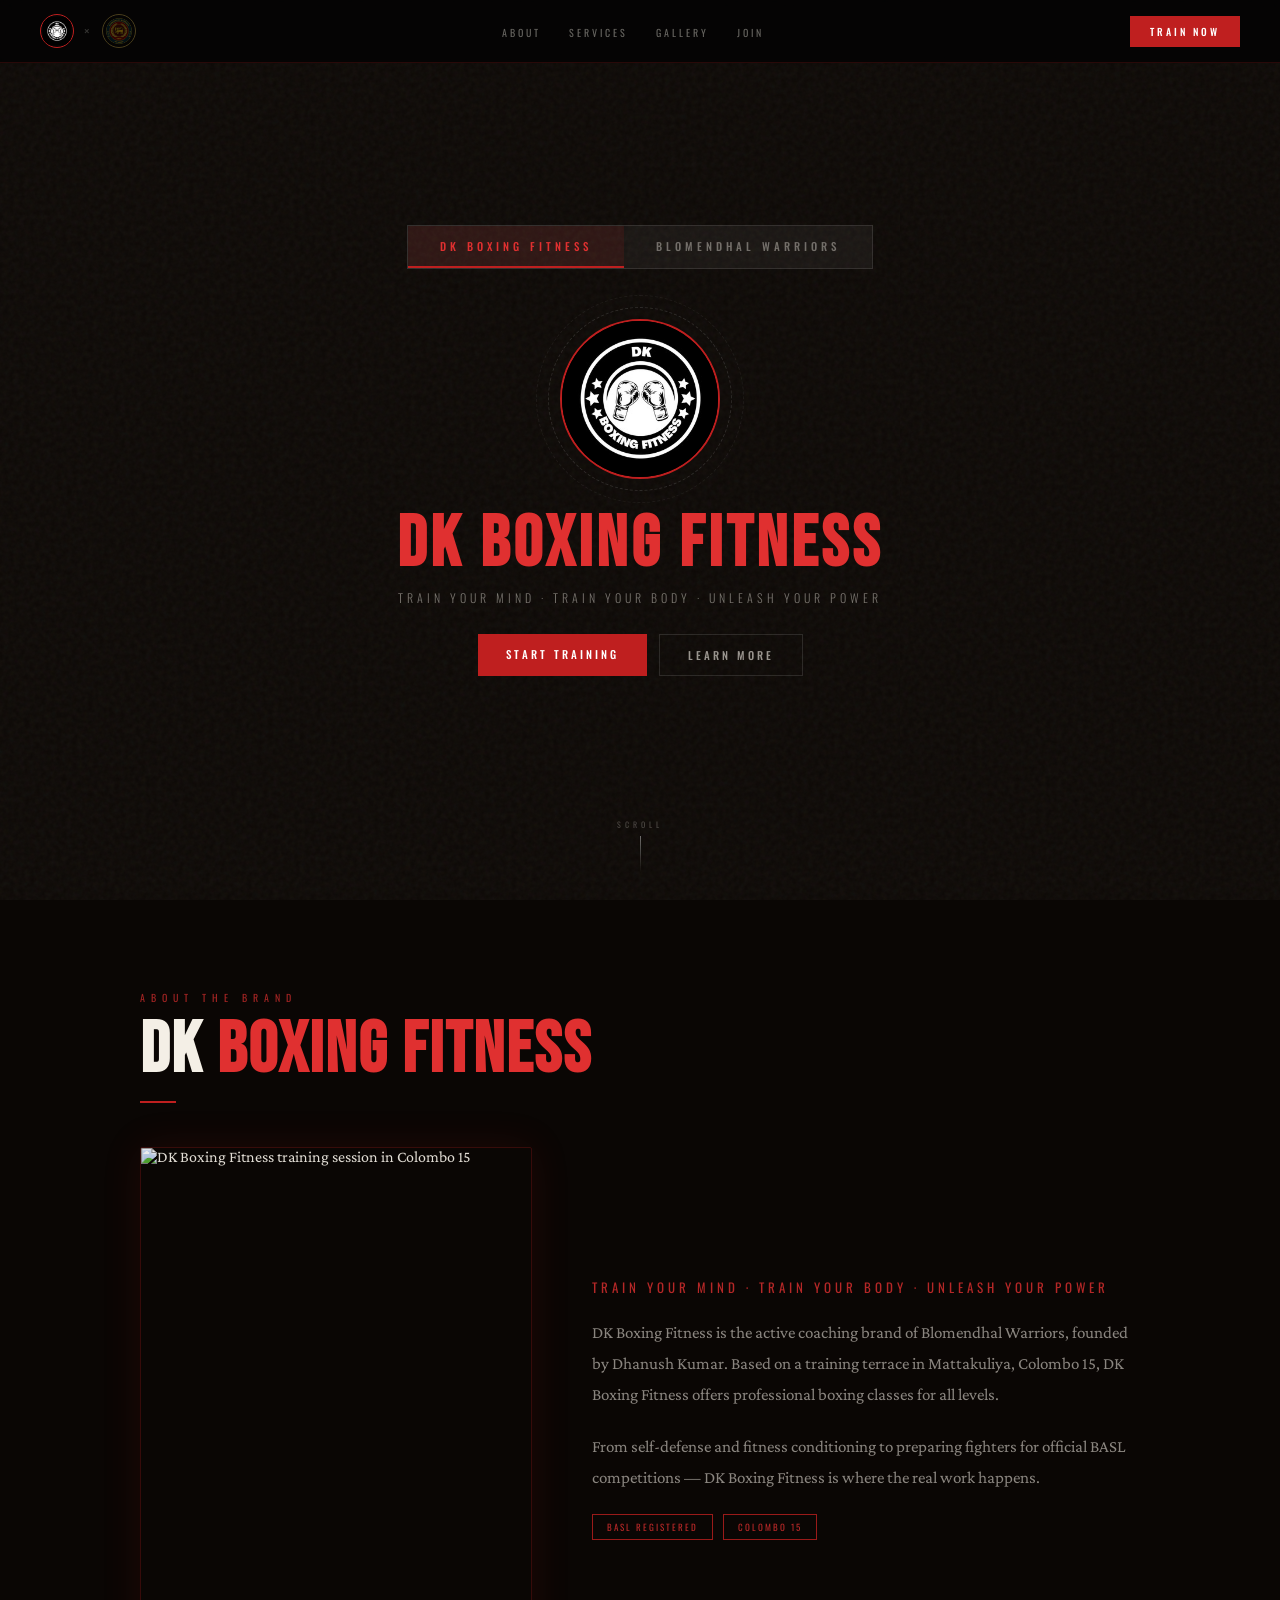
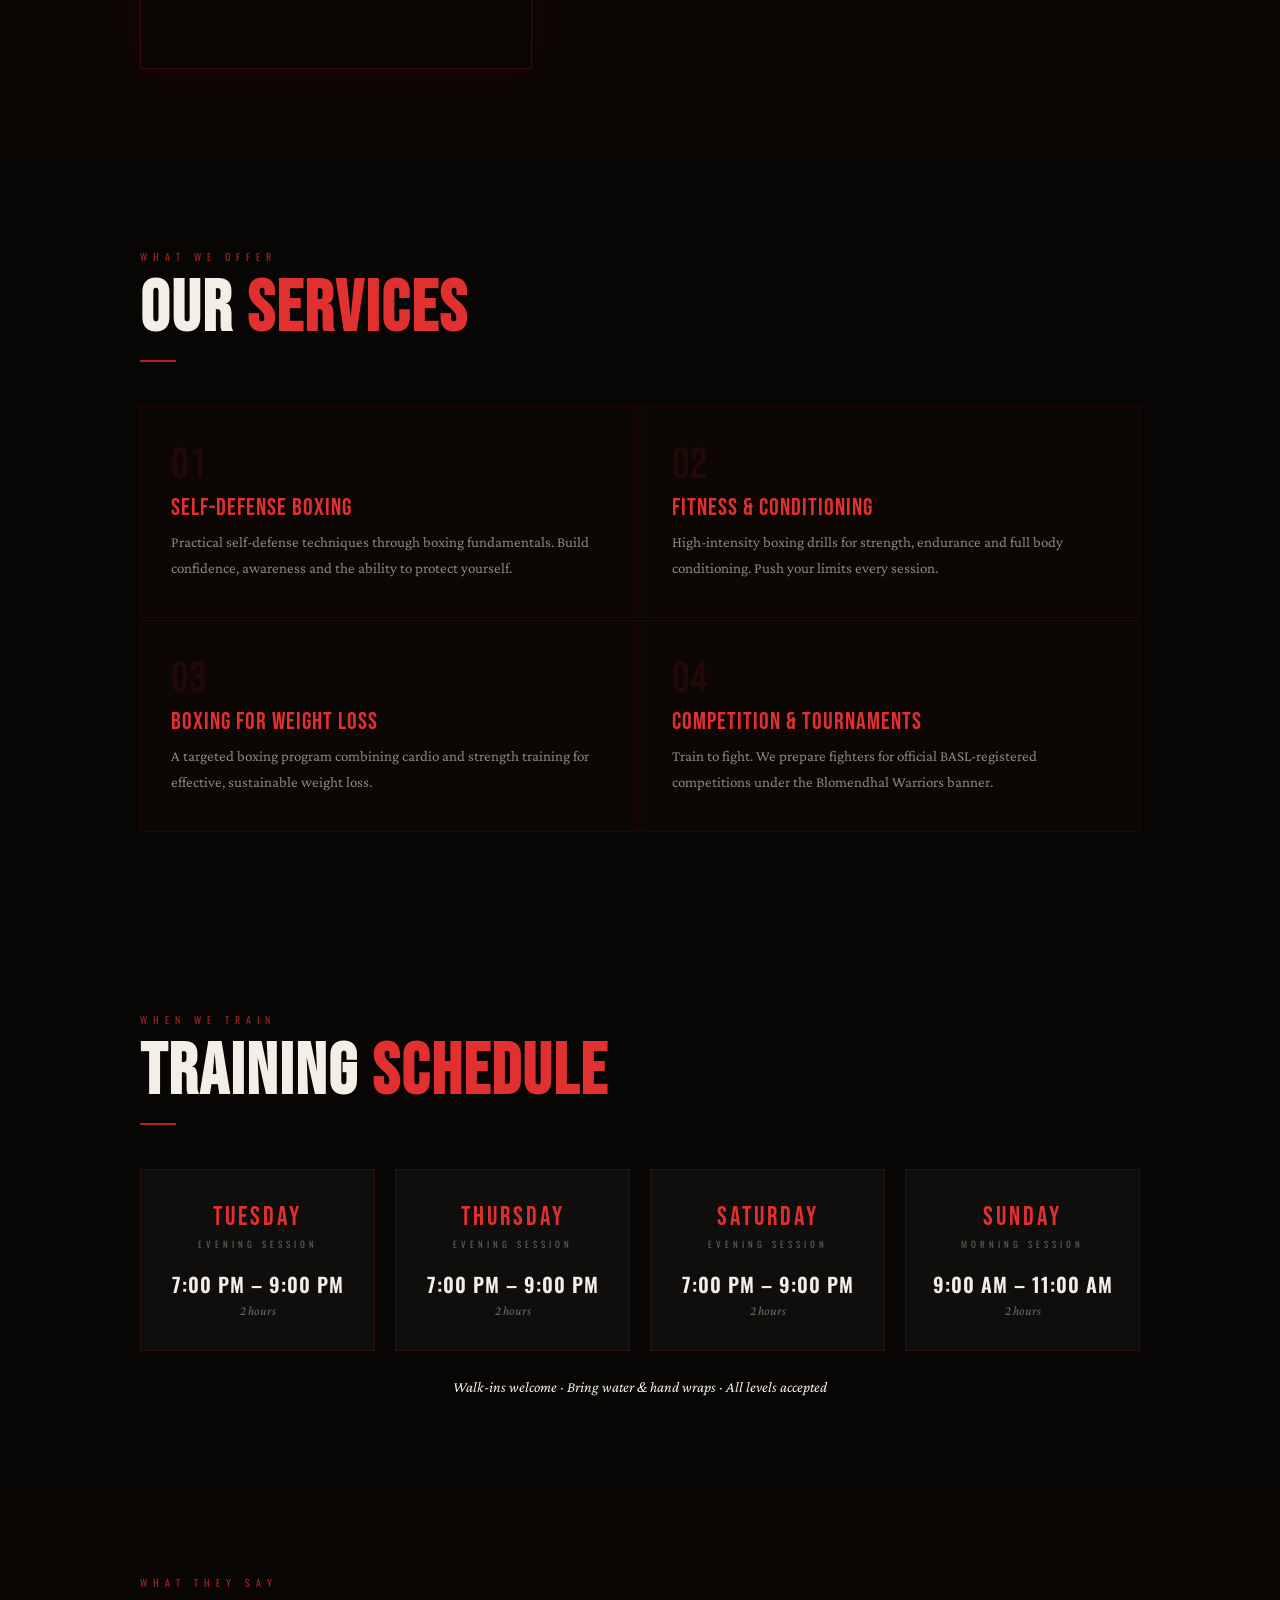
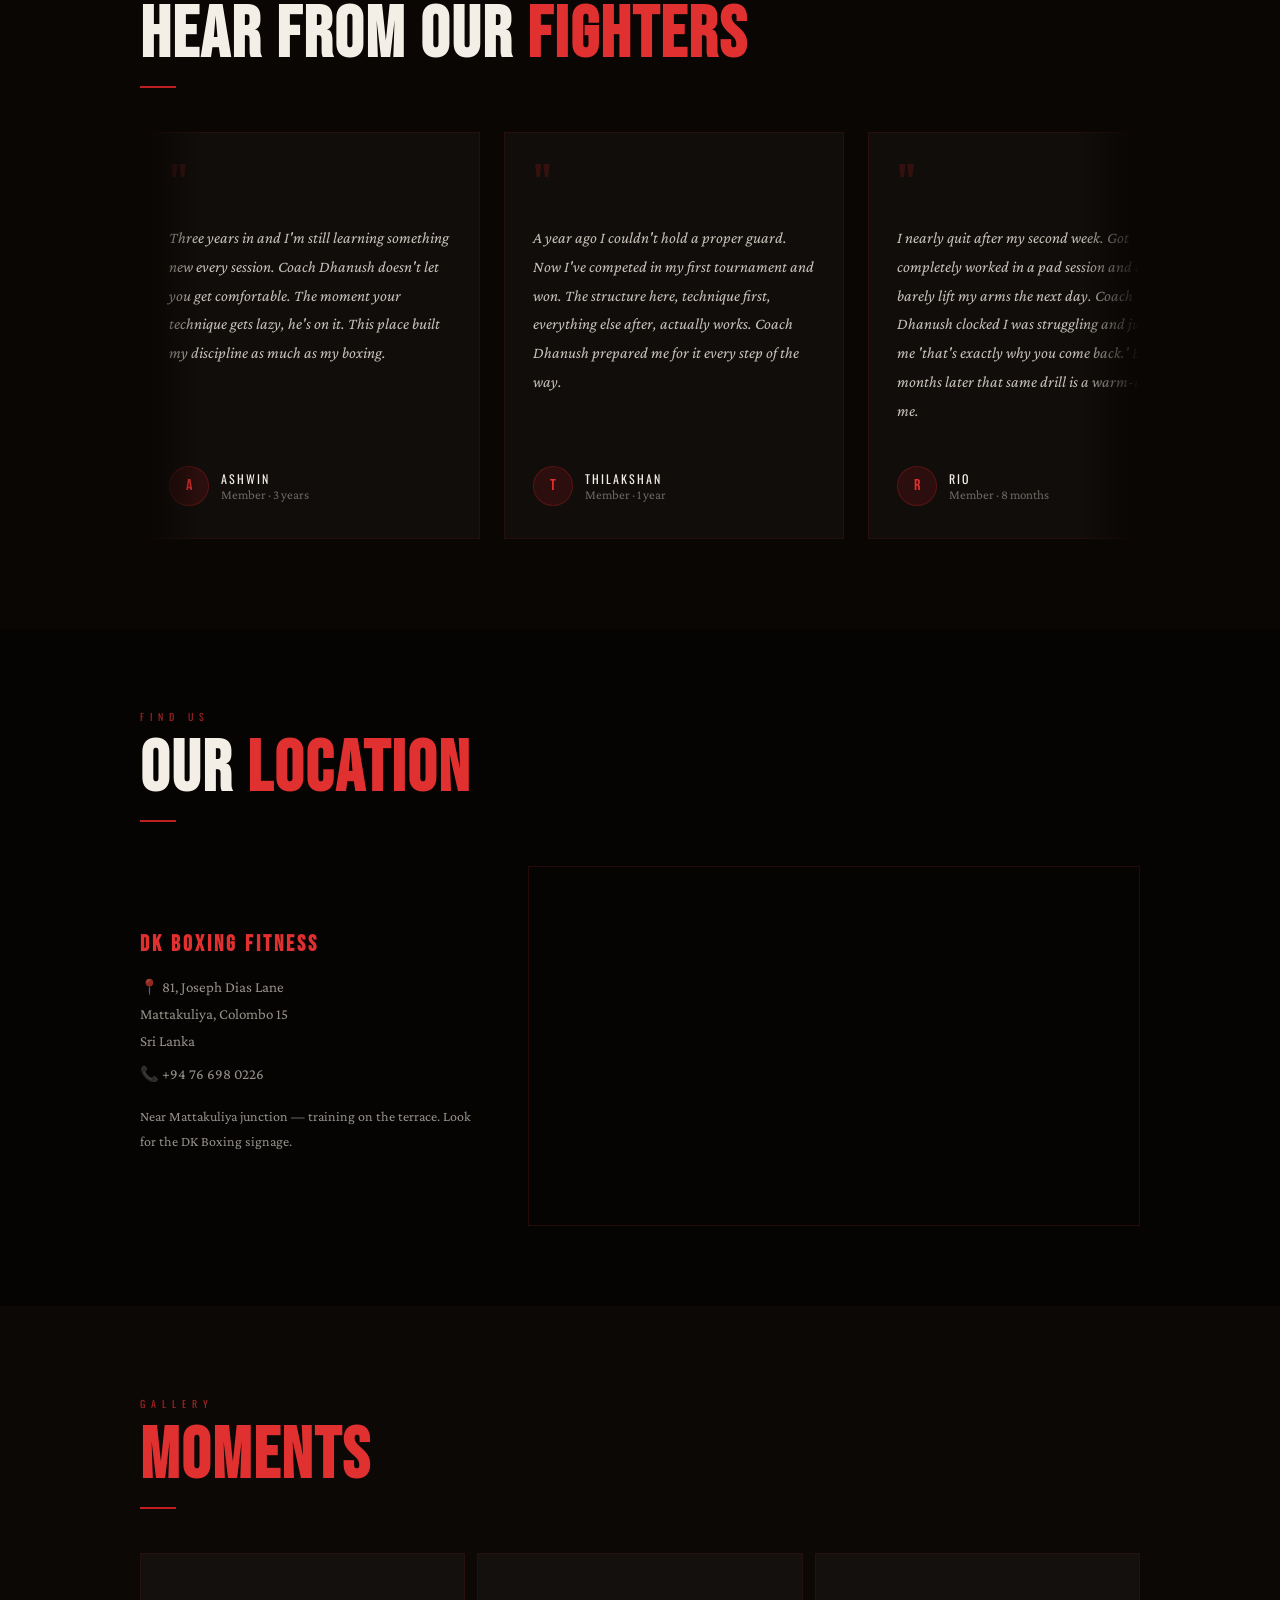
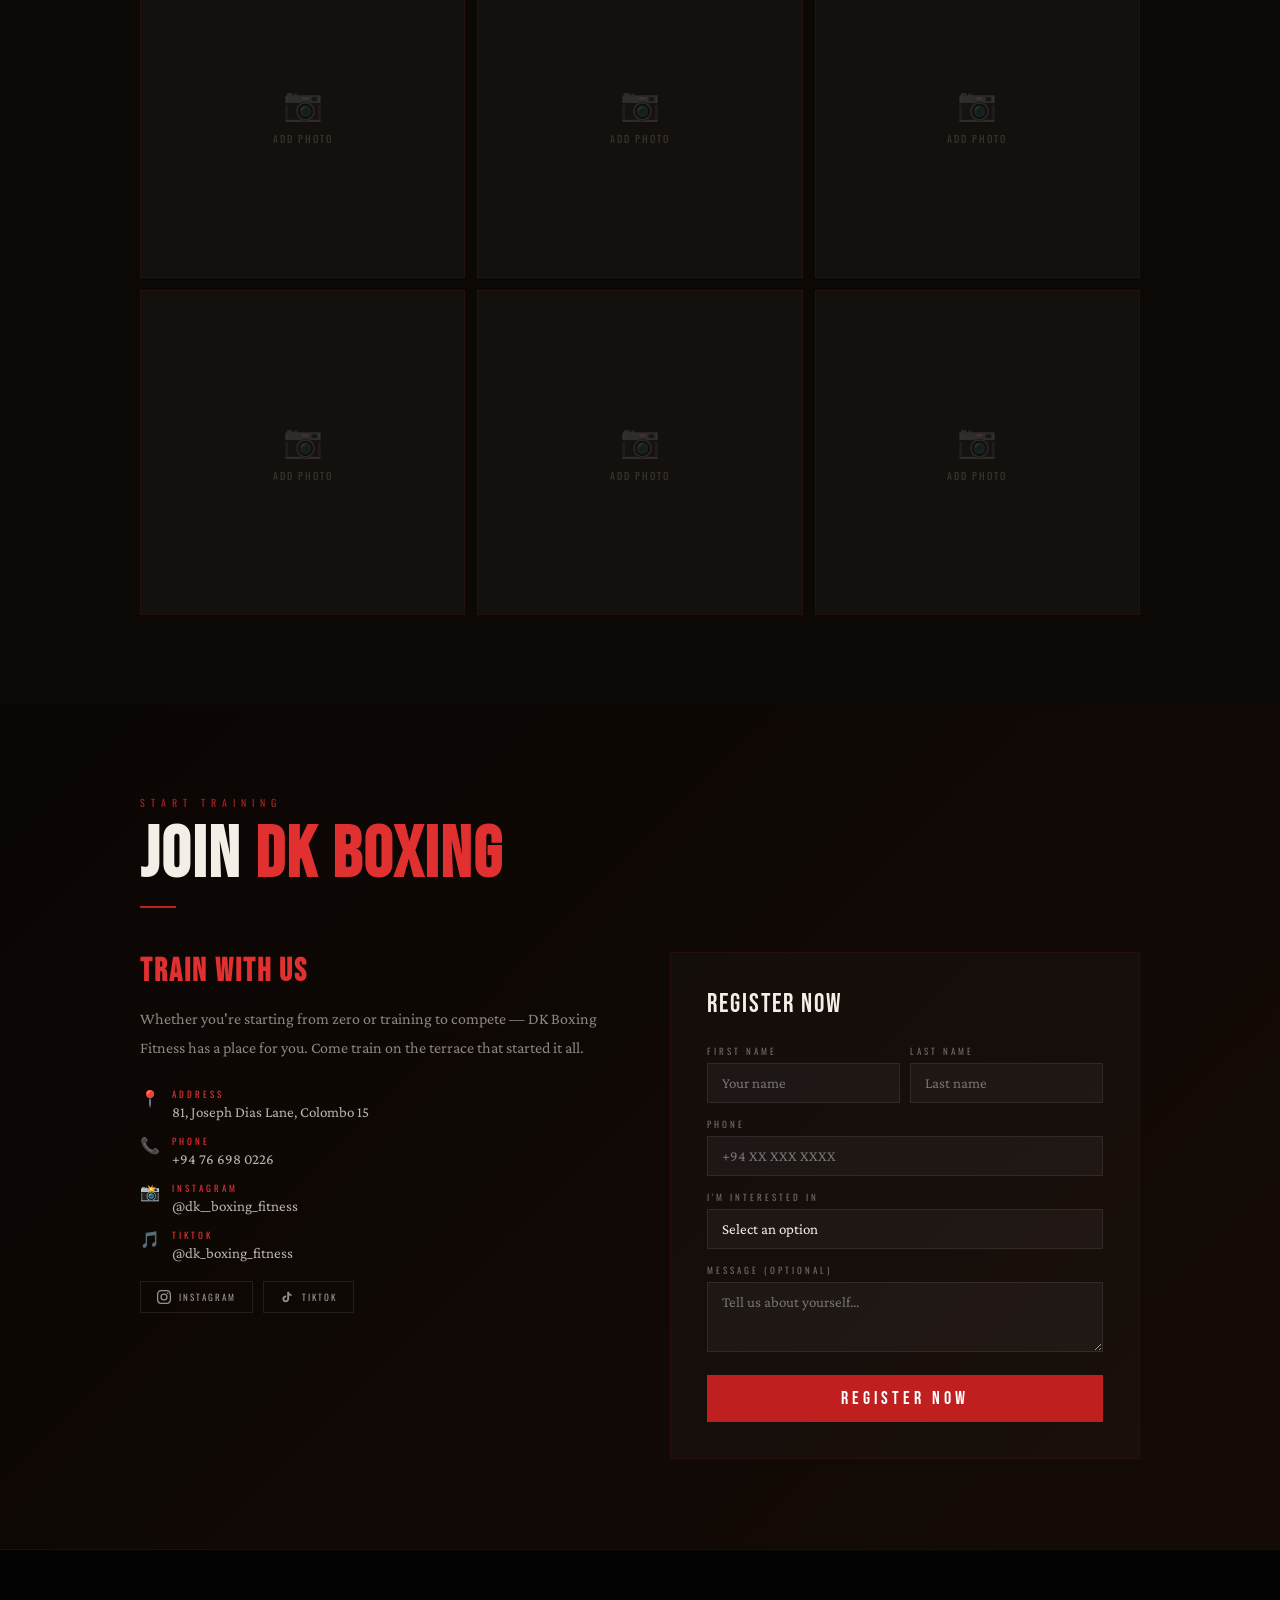
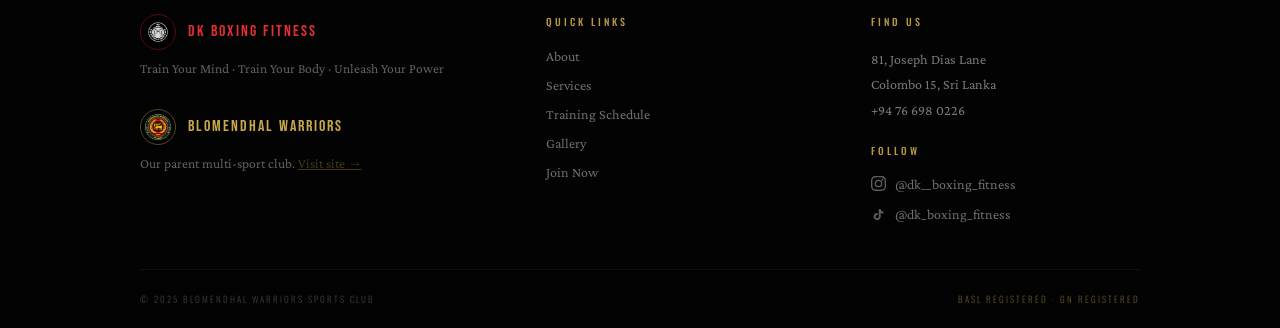
==== commit 7559426c: "Add files via upload" ====
--- a/index.html
+++ b/index.html
@@ -8,14 +8,14 @@
 <title>DK Boxing Fitness | Boxing Classes in Colombo 15, Sri Lanka</title>
 <meta name="description" content="DK Boxing Fitness offers self-defense boxing, fitness conditioning, weight-loss training and competition coaching in Mattakuliya, Colombo 15. Train Tue, Thu, Sat & Sun.">
 <meta name="keywords" content="boxing Colombo, boxing gym Colombo 15, boxing classes Mattakuliya, self defense boxing Sri Lanka, DK Boxing Fitness, boxing fitness training">
-<link rel="canonical" href="https://yourdomain.com/dk-boxing-fitness.html">
+<link rel="canonical" href="https://dkboxingfitness.com/">
 
 <!-- Open Graph -->
 <meta property="og:type" content="website">
 <meta property="og:title" content="DK Boxing Fitness | Boxing Classes in Colombo 15">
 <meta property="og:description" content="Train Your Mind · Train Your Body · Unleash Your Power. Self-defense boxing, fitness conditioning and competition coaching in Mattakuliya, Colombo 15.">
-<meta property="og:image" content="https://yourdomain.com/images/dk-og.jpg">
-<meta property="og:url" content="https://yourdomain.com/dk-boxing-fitness.html">
+<meta property="og:image" content="https://dkboxingfitness.com/images/dk-og.jpg">
+<meta property="og:url" content="https://dkboxingfitness.com/">
 
 <!-- Local business structured data -->
 <script type="application/ld+json">
@@ -48,7 +48,7 @@
 <!-- NAV -->
 <nav id="mainNav" class="dk-nav">
   <div class="nav-logos">
-    <a class="nav-logo-circle dk-circle" href="dk-boxing-fitness.html" title="DK Boxing Fitness">
+    <a class="nav-logo-circle dk-circle" href="index.html" title="DK Boxing Fitness">
       <img src="images/dk-logo.jpg" alt="DK Boxing Fitness logo">
     </a>
     <span class="nav-sep">×</span>
@@ -113,7 +113,7 @@
       <div class="dk-about-text reveal-right rd2">
         <div class="dk-tagline">Train Your Mind · Train Your Body · Unleash Your Power</div>
         <p>DK Boxing Fitness is the active coaching brand of Blomendhal Warriors, founded by Dhanush Kumar. Based on a training terrace in Mattakuliya, Colombo 15, DK Boxing Fitness offers professional boxing classes for all levels.</p>
-        <p>From self-defense and fitness conditioning to preparing fighters for official BASL competitions - DK Boxing Fitness is where the real work happens.</p>
+        <p>From self-defense and fitness conditioning to preparing fighters for official BASL competitions — DK Boxing Fitness is where the real work happens.</p>
         <div class="reg-badges" style="border-color:rgba(191,31,31,0.4)">
           <span class="reg-badge" style="border-color:var(--dk-red);color:var(--dk-red-light)">BASL Registered</span>
           <span class="reg-badge" style="border-color:var(--dk-red);color:var(--dk-red-light)">Colombo 15</span>
@@ -283,7 +283,7 @@
           </div>
         </div>
 
-        <!-- duplicate set - required for seamless infinite loop, hidden from screen readers -->
+        <!-- duplicate set — required for seamless infinite loop, hidden from screen readers -->
         <div class="testimonial-card" aria-hidden="true">
           <div class="testimonial-quote">"</div>
           <p class="testimonial-text">Three years in and I'm still learning something new every session. Coach Dhanush doesn't let you get comfortable. The moment your technique gets lazy, he's on it. This place built my discipline as much as my boxing.</p>
@@ -380,7 +380,7 @@
         <h4>DK Boxing Fitness</h4>
         <p>📍 81, Joseph Dias Lane<br>Mattakuliya, Colombo 15<br>Sri Lanka</p>
         <p>📞 +94 76 698 0226</p>
-        <p style="margin-top:16px; font-size:14px;">Near Mattakuliya junction - training on the terrace. Look for the DK Boxing signage.</p>
+        <p style="margin-top:16px; font-size:14px;">Near Mattakuliya junction — training on the terrace. Look for the DK Boxing signage.</p>
       </div>
       <div class="reveal-right rd2">
         <iframe
@@ -426,7 +426,7 @@
     <div class="register-grid">
       <div class="reg-info reveal-left rd1">
         <h3>Train With Us</h3>
-        <p>Whether you're starting from zero or training to compete - DK Boxing Fitness has a place for you. Come train on the terrace that started it all.</p>
+        <p>Whether you're starting from zero or training to compete — DK Boxing Fitness has a place for you. Come train on the terrace that started it all.</p>
         <div class="contact-row">
           <span class="c-icon">📍</span>
           <div><span class="c-label">Address</span><span class="c-value">81, Joseph Dias Lane, Colombo 15</span></div>
@@ -435,14 +435,14 @@
           <span class="c-icon">📞</span>
           <div><span class="c-label">Phone</span><span class="c-value">+94 76 698 0226</span></div>
         </div>
-        <!-- <div class="contact-row">
+        <div class="contact-row">
           <span class="c-icon">📸</span>
           <div><span class="c-label">Instagram</span><span class="c-value">@dk__boxing_fitness</span></div>
         </div>
         <div class="contact-row">
           <span class="c-icon">🎵</span>
           <div><span class="c-label">TikTok</span><span class="c-value">@dk_boxing_fitness</span></div>
-        </div> -->
+        </div>
         <div class="social-links">
           <a href="https://instagram.com/dk__boxing_fitness" target="_blank" rel="noopener" class="soc-btn">
             <svg style="width:14px;height:14px;flex-shrink:0;" viewBox="0 0 24 24" fill="currentColor" xmlns="http://www.w3.org/2000/svg"><path d="M12 2.163c3.204 0 3.584.012 4.85.07 3.252.148 4.771 1.691 4.919 4.919.058 1.265.069 1.645.069 4.849 0 3.205-.012 3.584-.069 4.849-.149 3.225-1.664 4.771-4.919 4.919-1.266.058-1.644.07-4.85.07-3.204 0-3.584-.012-4.849-.07-3.26-.149-4.771-1.699-4.919-4.92-.058-1.265-.07-1.644-.07-4.849 0-3.204.013-3.583.07-4.849.149-3.227 1.664-4.771 4.919-4.919 1.266-.057 1.645-.069 4.849-.069zM12 0C8.741 0 8.333.014 7.053.072 2.695.272.273 2.69.073 7.052.014 8.333 0 8.741 0 12c0 3.259.014 3.668.072 4.948.2 4.358 2.618 6.78 6.98 6.98C8.333 23.986 8.741 24 12 24c3.259 0 3.668-.014 4.948-.072 4.354-.2 6.782-2.618 6.979-6.98.059-1.28.073-1.689.073-4.948 0-3.259-.014-3.667-.072-4.947-.196-4.354-2.617-6.78-6.979-6.98C15.668.014 15.259 0 12 0zm0 5.838a6.162 6.162 0 100 12.324 6.162 6.162 0 000-12.324zM12 16a4 4 0 110-8 4 4 0 010 8zm6.406-11.845a1.44 1.44 0 100 2.881 1.44 1.44 0 000-2.881z"></path></svg>
--- a/style.css
+++ b/style.css
@@ -1150,4 +1150,4 @@
   .hero-club-name { font-size: 36px; }
   .club-switch { flex-direction: column; width: 80%; }
   .club-switch span { width: 100%; text-align: center; }
-}+}
